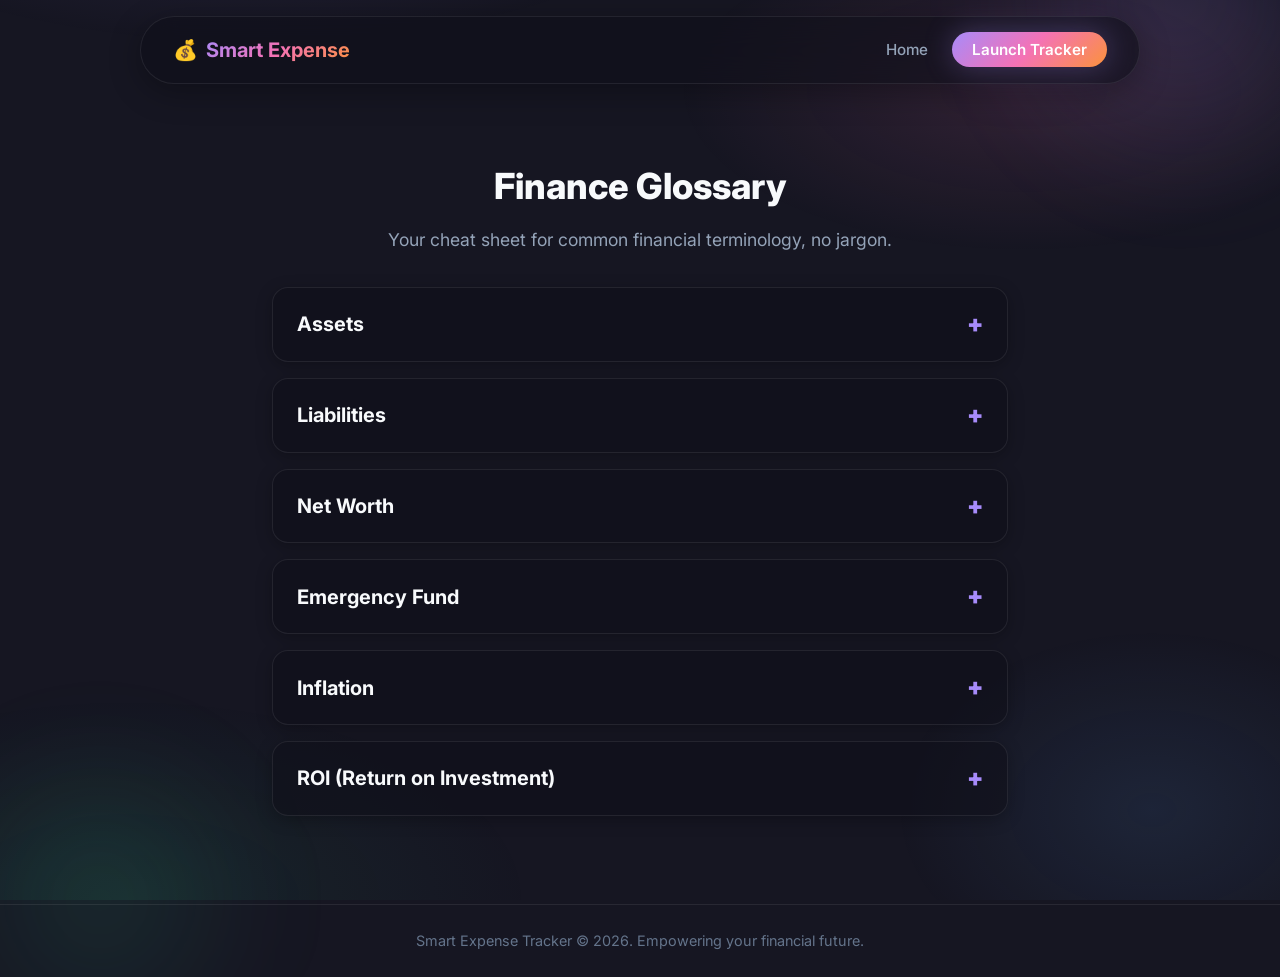
==== glossary.html @ 39c814d4 "feat: Introduce glossary, market dashboard, and expense tracker pages with global UI/UX enhancements" ====
<!DOCTYPE html>
<html lang="en">

<head>
    <meta charset="UTF-8">
    <meta name="viewport" content="width=device-width, initial-scale=1.0">
    <title>Financial Glossary - Smart Expense</title>
    <link rel="stylesheet" href="styles.css">
    <link rel="stylesheet" href="landing.css">
    <link rel="stylesheet" href="extensions.css">
    <style>
        .glossary-container {
            max-width: 800px;
            margin: var(--space-10) auto;
        }

        details {
            background: var(--bg-card);
            border: 1px solid var(--glass-border);
            border-radius: var(--radius-md);
            margin-bottom: var(--space-4);
            padding: var(--space-4) var(--space-6);
            box-shadow: var(--shadow-sm);
            transition: var(--transition-normal);
        }

        details:hover {
            border-color: rgba(255, 255, 255, 0.15);
            transform: translateX(5px);
        }

        summary {
            font-size: 1.25rem;
            font-weight: 700;
            cursor: pointer;
            color: var(--text-primary);
            list-style: none;
            /* Hide default arrow */
            display: flex;
            justify-content: space-between;
            align-items: center;
        }

        summary::-webkit-details-marker {
            display: none;
        }

        summary::after {
            content: '+';
            color: var(--accent-purple);
            font-weight: 900;
            font-size: 1.5rem;
            transition: var(--transition-fast);
        }

        details[open] summary::after {
            content: '-';
            color: var(--accent-pink);
        }

        .definition {
            font-size: 1rem;
            color: var(--text-secondary);
            margin-top: var(--space-4);
            line-height: 1.6;
            padding-top: var(--space-4);
            border-top: 1px solid var(--glass-border);
            animation: fadeIn 0.3s ease;
        }

        @keyframes fadeIn {
            from {
                opacity: 0;
                transform: translateY(-10px);
            }

            to {
                opacity: 1;
                transform: translateY(0);
            }
        }
    </style>
</head>

<body>
    <nav class="navbar glass-card">
        <div class="logo">
            <span class="logo-icon">💰</span>
            <span class="logo-text">Smart Expense</span>
        </div>
        <ul class="nav-links">
            <li><a href="index.html" class="nav-link">Home</a></li>
            <li><a href="tracker.html" class="nav-btn">Launch Tracker</a></li>
        </ul>
    </nav>

    <main class="container glossary-container">
        <div class="section-heading text-center" style="margin-bottom: var(--space-8);">
            <h2>Finance Glossary</h2>
            <p>Your cheat sheet for common financial terminology, no jargon.</p>
        </div>

        <details>
            <summary>Assets</summary>
            <div class="definition">
                Anything you own that has positive economic value and can be converted to cash.
                <strong>Examples:</strong> Cash, Stocks, Real Estate, Business Inventory.
            </div>
        </details>

        <details>
            <summary>Liabilities</summary>
            <div class="definition">
                Financial debts or obligations you owe to other parties. <strong>Examples:</strong> Credit Card Debt,
                Mortgages, Student Loans, Car Loans.
            </div>
        </details>

        <details>
            <summary>Net Worth</summary>
            <div class="definition">
                The ultimate measure of your financial health. Calculated simply as: <strong>Total Assets minus Total
                    Liabilities</strong>.
            </div>
        </details>

        <details>
            <summary>Emergency Fund</summary>
            <div class="definition">
                A cash reserve specifically set aside for unplanned expenses or financial emergencies (like medical
                bills or job loss). Aim for 3-6 months of living expenses.
            </div>
        </details>

        <details>
            <summary>Inflation</summary>
            <div class="definition">
                The general increase in prices over time, which decreases the purchasing power of your money. If
                inflation is 5%, your money is worth 5% less than it was last year.
            </div>
        </details>

        <details>
            <summary>ROI (Return on Investment)</summary>
            <div class="definition">
                A percentage measuring the profitability of an investment. <em>(Net Profit / Cost of Investment) x
                    100.</em> It helps you evaluate which investments are actually growing your wealth.
            </div>
        </details>
    </main>

    <footer class="glass-footer">
        <p>Smart Expense Tracker © 2026. Empowering your financial future.</p>
    </footer>
</body>

</html>
---- styles.css ----
/* ================================================================
   SMART EXPENSE TRACKER - "GLASS AURORA" ULTRA REFINED
   Version: 2.0
   ================================================================ */

/* Google Font */
@import url('https://fonts.googleapis.com/css2?family=Inter:wght@300;400;500;600;700;800;900&display=swap');

/* ================================================================
   ROOT VARIABLES
   ================================================================ */
:root {
    /* Background Colors */
    --bg-base: #161622;
    --bg-primary: #595983;
    --bg-secondary: #0f0f18;
    --bg-card: rgba(15, 15, 25, 0.6);
    --bg-card-solid: #12121d;
    --bg-elevated: rgba(20, 20, 35, 0.8);
    --bg-input: rgba(10, 10, 18, 0.8);
    
    /* Glass Effect */
    --glass-bg: rgba(255, 255, 255, 0.03);
    --glass-border: rgba(255, 255, 255, 0.08);
    --glass-shine: rgba(255, 255, 255, 0.05);
    
    /* Accent Colors - Softer Neons */
    --accent-purple: #a78bfa;
    --accent-pink: #f472b6;
    --accent-blue: #60a5fa;
    --accent-cyan: #22d3ee;
    --accent-green: #34d399;
    --accent-emerald: #6ee7b7;
    --accent-red: #fb7185;
    --accent-orange: #fb923c;
    --accent-yellow: #fbbf24;
    
    /* Gradients */
    --gradient-primary: linear-gradient(135deg, #a78bfa 0%, #f472b6 50%, #fb923c 100%);
    --gradient-secondary: linear-gradient(135deg, #60a5fa 0%, #a78bfa 100%);
    --gradient-income: linear-gradient(135deg, #34d399 0%, #22d3ee 100%);
    --gradient-expense: linear-gradient(135deg, #fb7185 0%, #f472b6 100%);
    --gradient-warning: linear-gradient(135deg, #fbbf24 0%, #fb923c 100%);
    --gradient-glass: linear-gradient(135deg, rgba(255,255,255,0.1) 0%, rgba(255,255,255,0.02) 100%);
    
    /* Text Colors */
    --text-primary: #f8fafc;
    --text-secondary: #94a3b8;
    --text-muted: #64748b;
    --text-dim: #475569;
    
    /* Glow Effects - Softer */
    --glow-purple: 0 0 30px rgba(167, 139, 250, 0.3);
    --glow-pink: 0 0 30px rgba(244, 114, 182, 0.3);
    --glow-green: 0 0 30px rgba(52, 211, 153, 0.3);
    --glow-red: 0 0 30px rgba(251, 113, 133, 0.3);
    --glow-blue: 0 0 30px rgba(96, 165, 250, 0.3);
    
    /* Shadows - Ultra Smooth */
    --shadow-xs: 0 2px 8px rgba(0, 0, 0, 0.2);
    --shadow-sm: 0 4px 16px rgba(0, 0, 0, 0.25);
    --shadow-md: 0 8px 32px rgba(0, 0, 0, 0.3);
    --shadow-lg: 0 16px 48px rgba(0, 0, 0, 0.35);
    --shadow-xl: 0 24px 64px rgba(0, 0, 0, 0.4);
    --shadow-inner: inset 0 2px 8px rgba(0, 0, 0, 0.3);
    
    /* Spacing - 8px Grid System */
    --space-1: 4px;
    --space-2: 8px;
    --space-3: 12px;
    --space-4: 16px;
    --space-5: 20px;
    --space-6: 24px;
    --space-8: 32px;
    --space-10: 40px;
    --space-12: 48px;
    --space-16: 64px;
    
    /* Border Radius - Smooth Curves */
    --radius-xs: 8px;
    --radius-sm: 12px;
    --radius-md: 16px;
    --radius-lg: 20px;
    --radius-xl: 28px;
    --radius-2xl: 36px;
    --radius-full: 9999px;
    
    /* Transitions - Buttery Smooth */
    --ease-smooth: cubic-bezier(0.4, 0, 0.2, 1);
    --ease-bounce: cubic-bezier(0.68, -0.55, 0.265, 1.55);
    --ease-elastic: cubic-bezier(0.68, -0.6, 0.32, 1.6);
    --transition-fast: 0.2s var(--ease-smooth);
    --transition-normal: 0.3s var(--ease-smooth);
    --transition-slow: 0.5s var(--ease-smooth);
    --transition-slower: 0.8s var(--ease-smooth);
    
    /* Blur */
    --blur-sm: 8px;
    --blur-md: 16px;
    --blur-lg: 24px;
}

/* ================================================================
   RESET & BASE
   ================================================================ */
*,
*::before,
*::after {
    margin: 0;
    padding: 0;
    box-sizing: border-box;
}

html {
    scroll-behavior: smooth;
    -webkit-font-smoothing: antialiased;
    -moz-osx-font-smoothing: grayscale;
}

body {
    font-family: 'Inter', -apple-system, BlinkMacSystemFont, sans-serif;
    font-size: 16px;
    font-weight: 400;
    line-height: 1.7;
    color: var(--text-primary);
    background: var(--bg-base);
    min-height: 100vh;
    overflow-x: hidden;
    position: relative;
}

/* ================================================================
   ANIMATED BACKGROUND
   ================================================================ */
body::before {
    content: '';
    position: fixed;
    inset: 0;
    background: 
        radial-gradient(ellipse 80% 50% at 20% -20%, rgba(167, 139, 250, 0.15) 0%, transparent 50%),
        radial-gradient(ellipse 60% 40% at 80% 10%, rgba(244, 114, 182, 0.12) 0%, transparent 45%),
        radial-gradient(ellipse 50% 50% at 90% 90%, rgba(96, 165, 250, 0.1) 0%, transparent 40%),
        radial-gradient(ellipse 70% 50% at 10% 100%, rgba(52, 211, 153, 0.08) 0%, transparent 45%);
    pointer-events: none;
    z-index: -2;
    animation: backgroundPulse 20s ease-in-out infinite;
}

@keyframes backgroundPulse {
    0%, 100% { opacity: 1; }
    50% { opacity: 0.8; }
}

/* Floating Orbs */
body::after {
    content: '';
    position: fixed;
    width: 500px;
    height: 500px;
    background: radial-gradient(circle, rgba(167, 139, 250, 0.15) 0%, transparent 60%);
    top: -250px;
    right: -150px;
    border-radius: 50%;
    filter: blur(40px);
    animation: floatingOrb 25s ease-in-out infinite;
    pointer-events: none;
    z-index: -1;
}

@keyframes floatingOrb {
    0%, 100% {
        transform: translate(0, 0) scale(1);
        opacity: 0.6;
    }
    33% {
        transform: translate(-80px, 120px) scale(1.1);
        opacity: 0.8;
    }
    66% {
        transform: translate(-40px, 60px) scale(0.95);
        opacity: 0.5;
    }
}

/* Second Orb */
.container::before {
    content: '';
    position: fixed;
    width: 400px;
    height: 400px;
    background: radial-gradient(circle, rgba(52, 211, 153, 0.12) 0%, transparent 60%);
    bottom: -200px;
    left: -100px;
    border-radius: 50%;
    filter: blur(50px);
    animation: floatingOrb2 30s ease-in-out infinite;
    pointer-events: none;
    z-index: -1;
}

@keyframes floatingOrb2 {
    0%, 100% {
        transform: translate(0, 0) scale(1);
    }
    50% {
        transform: translate(60px, -80px) scale(1.15);
    }
}

/* ================================================================
   CONTAINER
   ================================================================ */
.container {
    width: 100%;
    max-width: 880px;
    margin: 0 auto;
    padding: var(--space-6);
    position: relative;
}

/* ================================================================
   GLASS CARD MIXIN STYLE
   ================================================================ */
.glass-card {
    background: var(--bg-card);
    backdrop-filter: blur(var(--blur-md));
    -webkit-backdrop-filter: blur(var(--blur-md));
    border: 1px solid var(--glass-border);
    box-shadow: var(--shadow-md);
}

/* ================================================================
   HEADER
   ================================================================ */
.header {
    text-align: center;
    padding: var(--space-12) var(--space-8);
    background: var(--bg-card);
    backdrop-filter: blur(var(--blur-lg));
    -webkit-backdrop-filter: blur(var(--blur-lg));
    border-radius: var(--radius-2xl);
    margin-bottom: var(--space-6);
    border: 1px solid var(--glass-border);
    box-shadow: var(--shadow-lg);
    position: relative;
    overflow: hidden;
    animation: headerEntry 0.8s var(--ease-smooth) both;
}

@keyframes headerEntry {
    from {
        opacity: 0;
        transform: translateY(-40px) scale(0.95);
    }
    to {
        opacity: 1;
        transform: translateY(0) scale(1);
    }
}

/* Animated Gradient Border */
.header::before {
    content: '';
    position: absolute;
    inset: -2px;
    background: var(--gradient-primary);
    border-radius: var(--radius-2xl);
    z-index: -1;
    opacity: 0.5;
    filter: blur(15px);
    animation: borderBreath 4s ease-in-out infinite;
}

@keyframes borderBreath {
    0%, 100% {
        opacity: 0.3;
        filter: blur(15px);
        transform: scale(1);
    }
    50% {
        opacity: 0.6;
        filter: blur(20px);
        transform: scale(1.02);
    }
}

/* Shine sweep effect */
.header::after {
    content: '';
    position: absolute;
    top: 0;
    left: -100%;
    width: 60%;
    height: 100%;
    background: linear-gradient(
        90deg,
        transparent,
        rgba(255, 255, 255, 0.05),
        transparent
    );
    transform: skewX(-20deg);
    animation: headerShine 6s ease-in-out infinite;
}

@keyframes headerShine {
    0%, 100% { left: -100%; }
    50%, 60% { left: 150%; }
}

.header h1 {
    font-size: 2.5rem;
    font-weight: 800;
    letter-spacing: -0.02em;
    background: var(--gradient-primary);
    -webkit-background-clip: text;
    background-clip: text;
    -webkit-text-fill-color: transparent;
    margin-bottom: var(--space-2);
    position: relative;
    display: inline-block;
}

.header p {
    color: var(--text-secondary);
    font-size: 1rem;
    font-weight: 400;
    letter-spacing: 0.02em;
}

/* ================================================================
   BALANCE SECTION
   ================================================================ */
.balance-section {
    background: var(--bg-card);
    backdrop-filter: blur(var(--blur-md));
    -webkit-backdrop-filter: blur(var(--blur-md));
    border-radius: var(--radius-xl);
    padding: var(--space-8);
    margin-bottom: var(--space-5);
    border: 1px solid var(--glass-border);
    box-shadow: var(--shadow-md);
    text-align: center;
    position: relative;
    overflow: hidden;
    animation: cardEntry 0.6s var(--ease-smooth) 0.1s both;
}

@keyframes cardEntry {
    from {
        opacity: 0;
        transform: translateY(30px);
    }
    to {
        opacity: 1;
        transform: translateY(0);
    }
}

/* Inner glow */
.balance-section::before {
    content: '';
    position: absolute;
    top: 50%;
    left: 50%;
    width: 300px;
    height: 300px;
    background: radial-gradient(circle, rgba(167, 139, 250, 0.08) 0%, transparent 70%);
    transform: translate(-50%, -50%);
    pointer-events: none;
}

.balance-section h2 {
    font-size: 0.7rem;
    font-weight: 600;
    color: var(--text-muted);
    text-transform: uppercase;
    letter-spacing: 3px;
    margin-bottom: var(--space-3);
}

.balance-amount {
    font-size: 3.25rem;
    font-weight: 800;
    letter-spacing: -0.03em;
    color: var(--text-primary);
    transition: var(--transition-normal);
    position: relative;
}

.balance-amount.positive {
    color: var(--accent-green);
    text-shadow: var(--glow-green);
}

.balance-amount.negative {
    color: var(--accent-red);
    text-shadow: var(--glow-red);
}

/* ================================================================
   SUMMARY SECTION
   ================================================================ */
.summary-section {
    display: grid;
    grid-template-columns: repeat(2, 1fr);
    gap: var(--space-4);
    margin-bottom: var(--space-5);
}

.summary-card {
    background: var(--bg-card);
    backdrop-filter: blur(var(--blur-md));
    -webkit-backdrop-filter: blur(var(--blur-md));
    border-radius: var(--radius-xl);
    padding: var(--space-6);
    text-align: center;
    border: 1px solid var(--glass-border);
    box-shadow: var(--shadow-sm);
    position: relative;
    overflow: hidden;
    transition: var(--transition-normal);
    cursor: default;
}

/* Top accent line */
.summary-card::before {
    content: '';
    position: absolute;
    top: 0;
    left: var(--space-6);
    right: var(--space-6);
    height: 3px;
    border-radius: 0 0 var(--radius-full) var(--radius-full);
    transition: var(--transition-normal);
}

/* Inner glow on hover */
.summary-card::after {
    content: '';
    position: absolute;
    inset: 0;
    opacity: 0;
    transition: var(--transition-normal);
    pointer-events: none;
}

.summary-card:hover {
    transform: translateY(-6px);
    border-color: rgba(255, 255, 255, 0.12);
}

.summary-card:hover::before {
    left: var(--space-4);
    right: var(--space-4);
}

.summary-card:hover::after {
    opacity: 1;
}

/* Income Card */
.income-card {
    animation: cardEntry 0.6s var(--ease-smooth) 0.15s both;
}

.income-card::before {
    background: var(--gradient-income);
    box-shadow: 0 0 20px rgba(52, 211, 153, 0.4);
}

.income-card::after {
    background: radial-gradient(ellipse at top, rgba(52, 211, 153, 0.08) 0%, transparent 70%);
}

.income-card:hover {
    box-shadow: var(--shadow-md), 0 8px 32px rgba(52, 211, 153, 0.15);
}

/* Expense Card */
.expense-card {
    animation: cardEntry 0.6s var(--ease-smooth) 0.2s both;
}

.expense-card::before {
    background: var(--gradient-expense);
    box-shadow: 0 0 20px rgba(251, 113, 133, 0.4);
}

.expense-card::after {
    background: radial-gradient(ellipse at top, rgba(251, 113, 133, 0.08) 0%, transparent 70%);
}

.expense-card:hover {
    box-shadow: var(--shadow-md), 0 8px 32px rgba(251, 113, 133, 0.15);
}

.summary-card h3 {
    font-size: 0.65rem;
    font-weight: 600;
    color: var(--text-muted);
    text-transform: uppercase;
    letter-spacing: 2px;
    margin-bottom: var(--space-2);
}

.summary-card .amount {
    font-size: 1.75rem;
    font-weight: 700;
    letter-spacing: -0.02em;
}

.amount.income {
    color: var(--accent-green);
}

.amount.expense {
    color: var(--accent-red);
}

/* ================================================================
   BUDGET SECTION
   ================================================================ */
.budget-section {
    background: var(--bg-card);
    backdrop-filter: blur(var(--blur-md));
    -webkit-backdrop-filter: blur(var(--blur-md));
    border-radius: var(--radius-xl);
    padding: var(--space-6);
    margin-bottom: var(--space-5);
    border: 1px solid var(--glass-border);
    box-shadow: var(--shadow-md);
    animation: cardEntry 0.6s var(--ease-smooth) 0.25s both;
}

.budget-header {
    display: flex;
    justify-content: space-between;
    align-items: center;
    margin-bottom: var(--space-5);
    flex-wrap: wrap;
    gap: var(--space-4);
}

.budget-header h3 {
    font-size: 1rem;
    font-weight: 600;
    color: var(--text-primary);
    display: flex;
    align-items: center;
    gap: var(--space-2);
}

.budget-input-group {
    display: flex;
    gap: var(--space-2);
}

.budget-input-group input {
    width: 130px;
    padding: var(--space-3) var(--space-4);
    background: var(--bg-input);
    border: 1px solid var(--glass-border);
    border-radius: var(--radius-md);
    color: var(--text-primary);
    font-family: inherit;
    font-size: 0.9rem;
    font-weight: 500;
    transition: var(--transition-fast);
}

.budget-input-group input:hover {
    border-color: rgba(255, 255, 255, 0.15);
}

.budget-input-group input:focus {
    outline: none;
    border-color: var(--accent-purple);
    box-shadow: 0 0 0 4px rgba(167, 139, 250, 0.15);
    background: var(--bg-secondary);
}

.budget-input-group input::placeholder {
    color: var(--text-dim);
    font-weight: 400;
}

.budget-info {
    display: flex;
    justify-content: space-between;
    margin-bottom: var(--space-3);
    font-size: 0.8rem;
    font-weight: 500;
    color: var(--text-secondary);
}

/* Progress Bar - Ultra Smooth */
.progress-bar {
    height: 16px;
    background: var(--bg-secondary);
    border-radius: var(--radius-full);
    overflow: hidden;
    margin-bottom: var(--space-4);
    box-shadow: var(--shadow-inner);
    position: relative;
}

/* Subtle track lines */
.progress-bar::before {
    content: '';
    position: absolute;
    inset: 0;
    background: repeating-linear-gradient(
        90deg,
        transparent,
        transparent 10%,
        rgba(255, 255, 255, 0.02) 10%,
        rgba(255, 255, 255, 0.02) 10.5%
    );
    pointer-events: none;
}

.progress-fill {
    height: 100%;
    width: 0%;
    border-radius: var(--radius-full);
    position: relative;
    overflow: hidden;
    transition: 
        width 1s cubic-bezier(0.34, 1.56, 0.64, 1),
        background 0.5s var(--ease-smooth);
}

/* Shimmer animation */
.progress-fill::before {
    content: '';
    position: absolute;
    top: 0;
    left: -150%;
    width: 100%;
    height: 100%;
    background: linear-gradient(
        90deg,
        transparent 0%,
        rgba(255, 255, 255, 0.4) 50%,
        transparent 100%
    );
    animation: shimmer 2.5s ease-in-out infinite;
}

@keyframes shimmer {
    0% { left: -150%; }
    100% { left: 150%; }
}

/* Glow effect */
.progress-fill::after {
    content: '';
    position: absolute;
    top: 0;
    right: 0;
    width: 30px;
    height: 100%;
    background: linear-gradient(90deg, transparent, rgba(255, 255, 255, 0.3));
    border-radius: var(--radius-full);
}

.progress-fill.safe {
    background: var(--gradient-income);
    box-shadow: 0 0 20px rgba(52, 211, 153, 0.4);
}

.progress-fill.caution {
    background: var(--gradient-warning);
    box-shadow: 0 0 20px rgba(251, 191, 36, 0.4);
}

.progress-fill.warning {
    background: linear-gradient(135deg, var(--accent-orange) 0%, var(--accent-red) 100%);
    box-shadow: 0 0 20px rgba(251, 146, 60, 0.4);
}

.progress-fill.danger {
    background: var(--gradient-expense);
    box-shadow: 0 0 25px rgba(251, 113, 133, 0.5);
    animation: dangerPulse 1.5s ease-in-out infinite;
}

@keyframes dangerPulse {
    0%, 100% {
        box-shadow: 0 0 20px rgba(251, 113, 133, 0.4);
    }
    50% {
        box-shadow: 0 0 35px rgba(251, 113, 133, 0.6);
    }
}

/* Budget Status */
.budget-status {
    text-align: center;
    padding: var(--space-3) var(--space-4);
    border-radius: var(--radius-md);
    font-size: 0.85rem;
    font-weight: 500;
    background: var(--bg-secondary);
    color: var(--text-secondary);
    border: 1px solid var(--glass-border);
    transition: var(--transition-normal);
}

.budget-status.safe {
    background: rgba(52, 211, 153, 0.1);
    border-color: rgba(52, 211, 153, 0.25);
    color: var(--accent-emerald);
}

.budget-status.caution {
    background: rgba(251, 191, 36, 0.1);
    border-color: rgba(251, 191, 36, 0.25);
    color: var(--accent-yellow);
}

.budget-status.warning {
    background: rgba(251, 146, 60, 0.1);
    border-color: rgba(251, 146, 60, 0.25);
    color: var(--accent-orange);
}

.budget-status.danger {
    background: rgba(251, 113, 133, 0.1);
    border-color: rgba(251, 113, 133, 0.25);
    color: var(--accent-red);
    animation: statusPulse 2s ease-in-out infinite;
}

@keyframes statusPulse {
    0%, 100% { opacity: 1; }
    50% { opacity: 0.75; }
}

/* ================================================================
   FORM SECTION
   ================================================================ */
.form-section {
    background: var(--bg-card);
    backdrop-filter: blur(var(--blur-md));
    -webkit-backdrop-filter: blur(var(--blur-md));
    border-radius: var(--radius-xl);
    padding: var(--space-6);
    margin-bottom: var(--space-5);
    border: 1px solid var(--glass-border);
    box-shadow: var(--shadow-md);
    animation: cardEntry 0.6s var(--ease-smooth) 0.3s both;
}

.form-section h3 {
    font-size: 1rem;
    font-weight: 600;
    color: var(--text-primary);
    margin-bottom: var(--space-5);
    display: flex;
    align-items: center;
    gap: var(--space-3);
}

.form-section h3::after {
    content: '';
    flex: 1;
    height: 1px;
    background: linear-gradient(90deg, var(--glass-border), transparent);
}

.form-group {
    margin-bottom: var(--space-4);
}

.form-group label {
    display: block;
    margin-bottom: var(--space-2);
    font-size: 0.8rem;
    font-weight: 500;
    color: var(--text-secondary);
    letter-spacing: 0.02em;
}

.form-group input,
.form-group select {
    width: 100%;
    padding: var(--space-4);
    background: var(--bg-input);
    border: 1px solid var(--glass-border);
    border-radius: var(--radius-md);
    color: var(--text-primary);
    font-family: inherit;
    font-size: 0.95rem;
    font-weight: 500;
    transition: var(--transition-fast);
}

.form-group input:hover,
.form-group select:hover {
    border-color: rgba(255, 255, 255, 0.15);
    background: var(--bg-secondary);
}

.form-group input:focus,
.form-group select:focus {
    outline: none;
    border-color: var(--accent-purple);
    box-shadow: 
        0 0 0 4px rgba(167, 139, 250, 0.12),
        0 0 20px rgba(167, 139, 250, 0.1);
    background: var(--bg-secondary);
}

.form-group input::placeholder {
    color: var(--text-dim);
    font-weight: 400;
}

.form-group select {
    cursor: pointer;
    appearance: none;
    background-image: url("data:image/svg+xml,%3Csvg xmlns='http://www.w3.org/2000/svg' width='16' height='16' viewBox='0 0 24 24' fill='none' stroke='%2394a3b8' stroke-width='2' stroke-linecap='round' stroke-linejoin='round'%3E%3Cpolyline points='6 9 12 15 18 9'%3E%3C/polyline%3E%3C/svg%3E");
    background-repeat: no-repeat;
    background-position: right var(--space-4) center;
    padding-right: var(--space-10);
}

.form-group select option {
    background: var(--bg-card-solid);
    color: var(--text-primary);
    padding: var(--space-3);
}

.form-group select optgroup {
    color: var(--text-muted);
    font-weight: 600;
}

/* Error State */
.form-group input.error,
.form-group select.error {
    border-color: var(--accent-red);
    box-shadow: 0 0 0 4px rgba(251, 113, 133, 0.12);
    animation: shake 0.4s var(--ease-smooth);
}

@keyframes shake {
    0%, 100% { transform: translateX(0); }
    25% { transform: translateX(-6px); }
    50% { transform: translateX(6px); }
    75% { transform: translateX(-6px); }
}

/* ================================================================
   FILTER SECTION
   ================================================================ */
.filter-section {
    background: var(--bg-card);
    backdrop-filter: blur(var(--blur-md));
    -webkit-backdrop-filter: blur(var(--blur-md));
    border-radius: var(--radius-xl);
    padding: var(--space-5);
    margin-bottom: var(--space-5);
    border: 1px solid var(--glass-border);
    box-shadow: var(--shadow-sm);
    animation: cardEntry 0.6s var(--ease-smooth) 0.35s both;
}

.filter-section h3 {
    font-size: 1rem;
    font-weight: 600;
    color: var(--text-primary);
    margin-bottom: var(--space-4);
}

.filter-controls {
    display: grid;
    grid-template-columns: repeat(auto-fit, minmax(160px, 1fr));
    gap: var(--space-3);
}

.filter-group {
    display: flex;
    flex-direction: column;
    gap: var(--space-1);
}

.filter-group label {
    font-size: 0.7rem;
    font-weight: 500;
    color: var(--text-muted);
    text-transform: uppercase;
    letter-spacing: 1px;
}

.filter-controls select {
    padding: var(--space-3) var(--space-4);
    background: var(--bg-input);
    border: 1px solid var(--glass-border);
    border-radius: var(--radius-md);
    color: var(--text-primary);
    font-family: inherit;
    font-size: 0.85rem;
    font-weight: 500;
    cursor: pointer;
    appearance: none;
    background-image: url("data:image/svg+xml,%3Csvg xmlns='http://www.w3.org/2000/svg' width='14' height='14' viewBox='0 0 24 24' fill='none' stroke='%2394a3b8' stroke-width='2' stroke-linecap='round' stroke-linejoin='round'%3E%3Cpolyline points='6 9 12 15 18 9'%3E%3C/polyline%3E%3C/svg%3E");
    background-repeat: no-repeat;
    background-position: right var(--space-3) center;
    padding-right: var(--space-8);
    transition: var(--transition-fast);
}

.filter-controls select:hover {
    border-color: var(--accent-purple);
    background-color: var(--bg-secondary);
}

.filter-controls select:focus {
    outline: none;
    border-color: var(--accent-purple);
    box-shadow: var(--glow-purple);
}

/* ================================================================
   TRANSACTIONS SECTION
   ================================================================ */
.transactions-section {
    background: var(--bg-card);
    backdrop-filter: blur(var(--blur-md));
    -webkit-backdrop-filter: blur(var(--blur-md));
    border-radius: var(--radius-xl);
    padding: var(--space-6);
    margin-bottom: var(--space-5);
    border: 1px solid var(--glass-border);
    box-shadow: var(--shadow-md);
    animation: cardEntry 0.6s var(--ease-smooth) 0.4s both;
}

.transactions-header {
    display: flex;
    justify-content: space-between;
    align-items: center;
    margin-bottom: var(--space-4);
    padding-bottom: var(--space-4);
    border-bottom: 1px solid var(--glass-border);
}

.transactions-header h3 {
    font-size: 1rem;
    font-weight: 600;
    color: var(--text-primary);
}

.transaction-count {
    font-size: 0.75rem;
    font-weight: 500;
    color: var(--text-muted);
    background: var(--bg-secondary);
    padding: var(--space-1) var(--space-3);
    border-radius: var(--radius-full);
    border: 1px solid var(--glass-border);
}

/* Transaction List */
.transaction-list {
    max-height: 420px;
    overflow-y: auto;
    padding-right: var(--space-2);
    scroll-behavior: smooth;
}

/* Smooth Scrollbar */
.transaction-list::-webkit-scrollbar {
    width: 5px;
}

.transaction-list::-webkit-scrollbar-track {
    background: transparent;
}

.transaction-list::-webkit-scrollbar-thumb {
    background: linear-gradient(180deg, var(--accent-purple), var(--accent-pink));
    border-radius: var(--radius-full);
}

.transaction-list::-webkit-scrollbar-thumb:hover {
    background: linear-gradient(180deg, var(--accent-pink), var(--accent-purple));
}

/* Empty State */
.empty-message {
    text-align: center;
    padding: var(--space-12);
    color: var(--text-dim);
    font-style: italic;
}

/* Transaction Item */
.transaction-item {
    display: flex;
    align-items: center;
    justify-content: space-between;
    padding: var(--space-4);
    margin-bottom: var(--space-2);
    background: var(--bg-secondary);
    border-radius: var(--radius-md);
    border: 1px solid transparent;
    border-left: 3px solid transparent;
    position: relative;
    overflow: hidden;
    transition: var(--transition-fast);
}

/* Hover glow */
.transaction-item::before {
    content: '';
    position: absolute;
    inset: 0;
    opacity: 0;
    transition: var(--transition-fast);
    pointer-events: none;
}

.transaction-item:hover {
    transform: translateX(6px);
    border-color: var(--glass-border);
    background: var(--bg-elevated);
}

.transaction-item:hover::before {
    opacity: 1;
}

/* Income Transaction */
.transaction-item.income {
    border-left-color: var(--accent-green);
}

.transaction-item.income::before {
    background: linear-gradient(90deg, rgba(52, 211, 153, 0.06) 0%, transparent 40%);
}

.transaction-item.income:hover {
    box-shadow: -4px 0 20px rgba(52, 211, 153, 0.15);
}

/* Expense Transaction */
.transaction-item.expense {
    border-left-color: var(--accent-red);
}

.transaction-item.expense::before {
    background: linear-gradient(90deg, rgba(251, 113, 133, 0.06) 0%, transparent 40%);
}

.transaction-item.expense:hover {
    box-shadow: -4px 0 20px rgba(251, 113, 133, 0.15);
}

/* Transaction Info */
.transaction-info {
    flex: 1;
    min-width: 0;
}

.transaction-description {
    font-weight: 600;
    font-size: 0.95rem;
    color: var(--text-primary);
    margin-bottom: 3px;
    white-space: nowrap;
    overflow: hidden;
    text-overflow: ellipsis;
}

.transaction-meta {
    display: flex;
    flex-wrap: wrap;
    gap: var(--space-3);
    font-size: 0.7rem;
    color: var(--text-muted);
}

.transaction-category {
    background: var(--bg-card);
    padding: 2px var(--space-2);
    border-radius: var(--radius-xs);
    font-weight: 500;
    border: 1px solid var(--glass-border);
}

/* Transaction Amount */
.transaction-amount {
    font-size: 1.05rem;
    font-weight: 700;
    margin: 0 var(--space-4);
    flex-shrink: 0;
    letter-spacing: -0.02em;
}

.transaction-amount.income {
    color: var(--accent-green);
}

.transaction-amount.expense {
    color: var(--accent-red);
}

/* ================================================================
   STATISTICS SECTION
   ================================================================ */
.stats-section {
    background: var(--bg-card);
    backdrop-filter: blur(var(--blur-md));
    -webkit-backdrop-filter: blur(var(--blur-md));
    border-radius: var(--radius-xl);
    padding: var(--space-6);
    margin-bottom: var(--space-5);
    border: 1px solid var(--glass-border);
    box-shadow: var(--shadow-md);
    animation: cardEntry 0.6s var(--ease-smooth) 0.45s both;
}

.stats-section h3 {
    font-size: 1rem;
    font-weight: 600;
    color: var(--text-primary);
    margin-bottom: var(--space-5);
    display: flex;
    align-items: center;
    gap: var(--space-3);
}

.stats-section h3::after {
    content: '';
    flex: 1;
    height: 1px;
    background: linear-gradient(90deg, var(--glass-border), transparent);
}

/* Stats Grid */
.stats-grid {
    display: grid;
    grid-template-columns: repeat(auto-fit, minmax(130px, 1fr));
    gap: var(--space-3);
    margin-bottom: var(--space-6);
}

.stat-card {
    background: var(--bg-secondary);
    padding: var(--space-4);
    border-radius: var(--radius-md);
    text-align: center;
    border: 1px solid var(--glass-border);
    position: relative;
    overflow: hidden;
    transition: var(--transition-fast);
}

/* Top accent line */
.stat-card::before {
    content: '';
    position: absolute;
    top: 0;
    left: 50%;
    transform: translateX(-50%);
    width: 40px;
    height: 2px;
    background: var(--gradient-primary);
    border-radius: var(--radius-full);
    opacity: 0;
    transition: var(--transition-fast);
}

.stat-card:hover {
    transform: translateY(-4px);
    border-color: rgba(255, 255, 255, 0.12);
    box-shadow: var(--shadow-sm);
}

.stat-card:hover::before {
    opacity: 1;
    width: 60%;
}

.stat-label {
    display: block;
    font-size: 0.65rem;
    font-weight: 500;
    color: var(--text-muted);
    text-transform: uppercase;
    letter-spacing: 0.5px;
    margin-bottom: var(--space-2);
}

.stat-value {
    font-size: 1.15rem;
    font-weight: 700;
    color: var(--text-primary);
    letter-spacing: -0.02em;
}

.stat-value.income {
    color: var(--accent-green);
}

.stat-value.expense {
    color: var(--accent-red);
}

/* Category Breakdown */
.category-breakdown {
    padding-top: var(--space-5);
    border-top: 1px solid var(--glass-border);
}

.category-breakdown h4 {
    font-size: 0.85rem;
    font-weight: 600;
    color: var(--text-secondary);
    margin-bottom: var(--space-4);
}

.category-stats {
    display: flex;
    flex-direction: column;
    gap: var(--space-2);
}

.category-item {
    display: flex;
    align-items: center;
    padding: var(--space-3) var(--space-4);
    background: var(--bg-secondary);
    border-radius: var(--radius-sm);
    border: 1px solid transparent;
    transition: var(--transition-fast);
}

.category-item:hover {
    background: var(--bg-elevated);
    border-color: var(--glass-border);
    transform: translateX(4px);
}

.category-name {
    width: 100px;
    font-weight: 500;
    font-size: 0.8rem;
    color: var(--text-primary);
}

.category-bar {
    flex: 1;
    height: 6px;
    background: var(--bg-primary);
    border-radius: var(--radius-full);
    margin: 0 var(--space-4);
    overflow: hidden;
}

.category-bar-fill {
    height: 100%;
    background: var(--gradient-expense);
    border-radius: var(--radius-full);
    transition: width 0.8s var(--ease-smooth);
    box-shadow: 0 0 10px rgba(251, 113, 133, 0.3);
}

.category-amount {
    width: 75px;
    text-align: right;
    font-weight: 600;
    font-size: 0.8rem;
    color: var(--accent-red);
}

/* ================================================================
   BUTTONS
   ================================================================ */
.btn {
    display: inline-flex;
    align-items: center;
    justify-content: center;
    gap: var(--space-2);
    padding: var(--space-4) var(--space-6);
    border: none;
    border-radius: var(--radius-md);
    font-family: inherit;
    font-size: 0.95rem;
    font-weight: 600;
    letter-spacing: 0.02em;
    cursor: pointer;
    position: relative;
    overflow: hidden;
    transition: var(--transition-fast);
}

.btn:disabled {
    opacity: 0.5;
    cursor: not-allowed;
    transform: none !important;
}

/* Primary Button */
.btn-add {
    width: 100%;
    background: var(--gradient-primary);
    color: white;
    box-shadow: 0 4px 20px rgba(167, 139, 250, 0.25);
}

/* Shine sweep */
.btn-add::before {
    content: '';
    position: absolute;
    top: 0;
    left: -100%;
    width: 60%;
    height: 100%;
    background: linear-gradient(
        90deg,
        transparent,
        rgba(255, 255, 255, 0.25),
        transparent
    );
    transform: skewX(-20deg);
    transition: 0.6s;
}

.btn-add:hover {
    transform: translateY(-3px);
    box-shadow: 
        0 8px 30px rgba(167, 139, 250, 0.35),
        var(--glow-purple);
}

.btn-add:hover::before {
    left: 150%;
}

.btn-add:active {
    transform: translateY(-1px);
}

/* Budget Button */
.btn-budget {
    background: var(--accent-purple);
    color: white;
    padding: var(--space-3) var(--space-5);
    font-size: 0.85rem;
    box-shadow: 0 2px 10px rgba(167, 139, 250, 0.2);
}

.btn-budget:hover {
    background: var(--accent-pink);
    transform: translateY(-2px);
    box-shadow: 0 4px 15px rgba(244, 114, 182, 0.3);
}

/* Delete Button */
.btn-delete {
    background: transparent;
    color: var(--accent-red);
    border: 1px solid rgba(251, 113, 133, 0.4);
    padding: var(--space-1) var(--space-3);
    font-size: 0.75rem;
    font-weight: 500;
    border-radius: var(--radius-sm);
}

.btn-delete:hover {
    background: var(--accent-red);
    color: white;
    border-color: var(--accent-red);
    box-shadow: var(--glow-red);
}

/* Clear All Button */
.btn-clear {
    width: 100%;
    margin-top: var(--space-4);
    background: transparent;
    color: var(--accent-red);
    border: 1px solid rgba(251, 113, 133, 0.3);
    padding: var(--space-3);
}

.btn-clear:hover {
    background: rgba(251, 113, 133, 0.1);
    border-color: var(--accent-red);
}

/* ================================================================
   FOOTER
   ================================================================ */
.footer {
    text-align: center;
    padding: var(--space-8);
    color: var(--text-dim);
    font-size: 0.8rem;
    animation: cardEntry 0.6s var(--ease-smooth) 0.5s both;
}

.footer p {
    margin-bottom: var(--space-1);
}

.footer p:last-child {
    margin-bottom: 0;
}

/* ================================================================
   UTILITY CLASSES
   ================================================================ */
.hidden {
    display: none !important;
}

.sr-only {
    position: absolute;
    width: 1px;
    height: 1px;
    padding: 0;
    margin: -1px;
    overflow: hidden;
    clip: rect(0, 0, 0, 0);
    white-space: nowrap;
    border: 0;
}

/* ================================================================
   RESPONSIVE DESIGN
   ================================================================ */
@media (max-width: 768px) {
    :root {
        --space-6: 20px;
        --space-8: 28px;
        --space-12: 40px;
    }
    
    .container {
        padding: var(--space-4);
    }
    
    .header {
        padding: var(--space-8) var(--space-5);
        border-radius: var(--radius-xl);
    }
    
    .header h1 {
        font-size: 1.85rem;
    }
    
    .balance-amount {
        font-size: 2.5rem;
    }
    
    .summary-section {
        grid-template-columns: 1fr;
        gap: var(--space-3);
    }
    
    .budget-header {
        flex-direction: column;
        align-items: stretch;
    }
    
    .budget-input-group {
        width: 100%;
    }
    
    .budget-input-group input {
        flex: 1;
    }
    
    .filter-controls {
        grid-template-columns: 1fr;
    }
    
    .transaction-item {
        flex-wrap: wrap;
        gap: var(--space-3);
        padding: var(--space-3);
    }
    
    .transaction-info {
        width: 100%;
    }
    
    .transaction-amount {
        margin: 0;
        margin-right: auto;
    }
    
    .btn-delete {
        padding: var(--space-2) var(--space-4);
    }
    
    .stats-grid {
        grid-template-columns: repeat(2, 1fr);
    }
    
    .category-item {
        flex-wrap: wrap;
        gap: var(--space-2);
    }
    
    .category-name {
        width: 100%;
    }
    
    .category-bar {
        flex: 1;
        margin: 0;
        margin-right: var(--space-3);
    }
}

@media (max-width: 480px) {
    .header h1 {
        font-size: 1.5rem;
    }
    
    .header p {
        font-size: 0.85rem;
    }
    
    .balance-amount {
        font-size: 2rem;
    }
    
    .summary-card .amount {
        font-size: 1.5rem;
    }
    
    .stats-grid {
        grid-template-columns: 1fr;
    }
    
    .transaction-meta {
        flex-direction: column;
        gap: var(--space-1);
    }
    
    .stat-card {
        padding: var(--space-3);
    }
}

/* Large Screens */
@media (min-width: 1024px) {
    .container {
        padding: var(--space-8);
    }
    
    /* Subtle hover effects */
    .transaction-item .btn-delete {
        opacity: 0.4;
    }
    
    .transaction-item:hover .btn-delete {
        opacity: 1;
    }
}

/* ================================================================
   REDUCED MOTION
   ================================================================ */
@media (prefers-reduced-motion: reduce) {
    *,
    *::before,
    *::after {
        animation-duration: 0.01ms !important;
        animation-iteration-count: 1 !important;
        transition-duration: 0.01ms !important;
    }
    
    html {
        scroll-behavior: auto;
    }
}

/* ================================================================
   PRINT STYLES
   ================================================================ */
@media print {
    body {
        background: white;
        color: black;
    }
    
    body::before,
    body::after,
    .container::before {
        display: none;
    }
    
    .form-section,
    .filter-section,
    .btn,
    .budget-input-group {
        display: none !important;
    }
    
    .header,
    .balance-section,
    .summary-card,
    .budget-section,
    .transactions-section,
    .stats-section {
        background: white;
        box-shadow: none;
        border: 1px solid #ddd;
        backdrop-filter: none;
    }
    
    .header::before,
    .header::after {
        display: none;
    }
    
    .header h1 {
        -webkit-text-fill-color: #333;
        background: none;
        color: #333;
    }
    
    .transaction-item {
        background: #f5f5f5;
        border-left-width: 3px;
    }
}
---- landing.css ----
/* ================================================================
   LANDING PAGE SPECIFIC CSS
   (Works in conjunction with styles.css custom variables)
   ================================================================ */

/* NAVBAR */
.navbar {
    display: flex;
    justify-content: space-between;
    align-items: center;
    padding: var(--space-4) var(--space-8);
    margin: var(--space-4) auto var(--space-8);
    max-width: 1000px;
    border-radius: var(--radius-full);
    position: sticky;
    top: var(--space-4);
    z-index: 100;
}

.logo {
    display: flex;
    align-items: center;
    gap: var(--space-2);
    font-size: 1.25rem;
    font-weight: 700;
}

.logo-text {
    background: var(--gradient-primary);
    -webkit-background-clip: text;
    background-clip: text;
    -webkit-text-fill-color: transparent;
}

.nav-links {
    display: flex;
    list-style: none;
    align-items: center;
    gap: var(--space-6);
}

.nav-link {
    color: var(--text-secondary);
    text-decoration: none;
    font-weight: 500;
    font-size: 0.95rem;
    transition: var(--transition-fast);
}

.nav-link:hover {
    color: var(--text-primary);
    text-shadow: var(--glow-blue);
}

.nav-btn {
    background: var(--gradient-primary);
    color: #fff;
    padding: var(--space-2) var(--space-5);
    border-radius: var(--radius-full);
    text-decoration: none;
    font-weight: 600;
    font-size: 0.95rem;
    white-space: nowrap;
    transition: var(--transition-normal);
    box-shadow: var(--glow-purple);
}

.nav-btn:hover {
    transform: translateY(-2px);
    box-shadow: 0 4px 20px rgba(167, 139, 250, 0.5);
}

/* LANDING CONTAINER overrides */
.landing-container {
    max-width: 1000px;
    padding: 0 var(--space-6);
}

/* HERO SECTION */
.hero-section {
    display: grid;
    grid-template-columns: 1fr 1fr;
    gap: var(--space-8);
    padding: var(--space-12) var(--space-8);
    border-radius: var(--radius-2xl);
    align-items: center;
    margin-bottom: var(--space-16);
    position: relative;
    overflow: hidden;
    animation: headerEntry 1s var(--ease-smooth) both;
}

.hero-content {
    z-index: 2;
}

.hero-title {
    font-size: 3.5rem;
    line-height: 1.1;
    font-weight: 900;
    margin-bottom: var(--space-4);
    background: var(--gradient-primary);
    -webkit-background-clip: text;
    background-clip: text;
    -webkit-text-fill-color: transparent;
}

.hero-subtitle {
    font-size: 1.1rem;
    color: var(--text-secondary);
    margin-bottom: var(--space-8);
    line-height: 1.6;
}

.btn-primary-large {
    display: inline-flex;
    align-items: center;
    gap: var(--space-3);
    background: var(--gradient-primary);
    color: #fff;
    padding: var(--space-4) var(--space-8);
    border-radius: var(--radius-full);
    text-decoration: none;
    font-weight: 700;
    font-size: 1.1rem;
    transition: var(--transition-normal);
    box-shadow: var(--glow-purple);
}

.btn-primary-large:hover {
    transform: translateY(-3px) scale(1.02);
    box-shadow: 0 8px 30px rgba(167, 139, 250, 0.6);
}

.btn-primary-large .arrow {
    transition: var(--transition-fast);
}

.btn-primary-large:hover .arrow {
    transform: translateX(4px);
}

/* MOCKUP VISUALS */
.hero-visual {
    position: relative;
    height: 100%;
    min-height: 300px;
    display: flex;
    justify-content: center;
    align-items: center;
}

.floating-mockup {
    position: relative;
    width: 100%;
    height: 100%;
}

.mockup-card {
    background: var(--bg-card-solid);
    border: 1px solid var(--glass-border);
    border-radius: var(--radius-xl);
    padding: var(--space-5);
    position: absolute;
    box-shadow: var(--shadow-lg);
    display: flex;
    flex-direction: column;
    animation: floatingOrb 8s ease-in-out infinite alternate;
}

.mockup-card.balance {
    top: 10%;
    left: 10%;
    width: 200px;
    z-index: 2;
}

.mockup-card.expense {
    bottom: 20%;
    right: 5%;
    width: 220px;
    animation-delay: -3s;
    backdrop-filter: blur(16px);
    background: rgba(20, 20, 30, 0.7);
}

.mockup-card .label {
    font-size: 0.75rem;
    color: var(--text-muted);
    text-transform: uppercase;
    letter-spacing: 1px;
    margin-bottom: var(--space-2);
}

.mockup-card .value {
    font-size: 2rem;
    font-weight: 800;
}

.mockup-card .value.positive {
    color: var(--accent-green);
    text-shadow: var(--glow-green);
}

.mockup-card .value.negative {
    color: var(--accent-red);
    text-shadow: var(--glow-red);
}

.mockup-card .cat {
    font-size: 0.8rem;
    color: var(--text-secondary);
    margin-top: var(--space-1);
}

/* INFO SECTION */
.section-heading {
    margin-bottom: var(--space-8);
}

.section-heading.text-center {
    text-align: center;
}

.section-heading h2 {
    font-size: 2.25rem;
    font-weight: 800;
    color: var(--text-primary);
    margin-bottom: var(--space-2);
}

.section-heading p {
    font-size: 1.1rem;
    color: var(--text-secondary);
    max-width: 600px;
    margin: 0 auto;
}

.info-section {
    margin-bottom: var(--space-16);
}

.info-grid {
    display: grid;
    grid-template-columns: repeat(3, 1fr);
    gap: var(--space-6);
}

.info-card {
    padding: var(--space-6);
    border-radius: var(--radius-xl);
    transition: var(--transition-normal);
}

.info-card:hover {
    transform: translateY(-8px);
    box-shadow: var(--shadow-lg);
    border-color: rgba(255, 255, 255, 0.15);
}

.icon-wrapper {
    width: 50px;
    height: 50px;
    display: flex;
    justify-content: center;
    align-items: center;
    border-radius: var(--radius-lg);
    font-size: 1.5rem;
    margin-bottom: var(--space-4);
    background: rgba(255, 255, 255, 0.05);
}

.icon-wrapper.purple {
    background: rgba(167, 139, 250, 0.15);
    color: var(--accent-purple);
    box-shadow: var(--glow-purple);
}

.icon-wrapper.pink {
    background: rgba(244, 114, 182, 0.15);
    color: var(--accent-pink);
    box-shadow: var(--glow-pink);
}

.icon-wrapper.green {
    background: rgba(52, 211, 153, 0.15);
    color: var(--accent-green);
    box-shadow: var(--glow-green);
}

.info-card h3 {
    font-size: 1.25rem;
    font-weight: 700;
    margin-bottom: var(--space-3);
    color: var(--text-primary);
}

.info-card p {
    font-size: 0.95rem;
    color: var(--text-secondary);
    line-height: 1.6;
}

/* RESOURCES SECTION */
.resources-section {
    padding: var(--space-10) var(--space-8);
    border-radius: var(--radius-2xl);
    margin-bottom: var(--space-16);
}

.resource-links {
    display: grid;
    grid-template-columns: repeat(2, 1fr);
    gap: var(--space-4);
}

.resource-card {
    display: flex;
    justify-content: space-between;
    align-items: center;
    padding: var(--space-5);
    border-radius: var(--radius-lg);
    text-decoration: none;
    transition: var(--transition-fast);
}

.resource-card:hover {
    background: rgba(255, 255, 255, 0.05);
    transform: translateX(5px);
    border-color: var(--accent-purple);
}

.resource-content h4 {
    font-size: 1.1rem;
    color: var(--text-primary);
    margin-bottom: var(--space-1);
}

.resource-content p {
    font-size: 0.9rem;
    color: var(--text-secondary);
}

.external-icon {
    font-size: 1.25rem;
    color: var(--text-muted);
    transition: var(--transition-fast);
}

.resource-card:hover .external-icon {
    color: var(--accent-purple);
    transform: translate(2px, -2px);
}

/* FOOTER */
.glass-footer {
    text-align: center;
    padding: var(--space-6);
    color: var(--text-muted);
    border-top: 1px solid var(--glass-border);
    margin-top: var(--space-10);
    font-size: 0.9rem;
}

/* RESPONSIVE RESPONSIVE RESPONSIVE */
@media (max-width: 768px) {
    .hero-section {
        grid-template-columns: 1fr;
        text-align: center;
    }

    .hero-cta-group {
        justify-content: center;
    }

    .info-grid {
        grid-template-columns: 1fr;
    }

    .resource-links {
        grid-template-columns: 1fr;
    }

    .nav-links {
        display: none;
        /* simple mobile override */
    }
}

/* ================================================================
   AMBIENT PARTICLES (Pure CSS Parallax Wow-Factor)
   ================================================================ */
.ambient-particle {
    position: absolute;
    border-radius: 50%;
    pointer-events: none;
    z-index: 1;
    filter: blur(8px);
    opacity: 0.6;
}

.particle-1 {
    width: 60px;
    height: 60px;
    background: radial-gradient(circle, var(--accent-purple), transparent);
    top: 15%;
    left: 20%;
    animation: particleFloat1 15s infinite ease-in-out alternate;
}

.particle-2 {
    width: 100px;
    height: 100px;
    background: radial-gradient(circle, var(--accent-pink), transparent);
    bottom: 20%;
    left: 40%;
    animation: particleFloat2 25s infinite ease-in-out alternate-reverse;
}

.particle-3 {
    width: 40px;
    height: 40px;
    background: radial-gradient(circle, var(--accent-green), transparent);
    top: 30%;
    right: 25%;
    filter: blur(4px);
    animation: particleFloat3 12s infinite ease-in-out alternate;
}

@keyframes particleFloat1 {
    0% {
        transform: translateY(0) scale(1) rotate(0deg);
    }

    100% {
        transform: translateY(-80px) scale(1.4) rotate(45deg);
        opacity: 0.2;
    }
}

@keyframes particleFloat2 {
    0% {
        transform: translateX(0) scale(1);
    }

    100% {
        transform: translateX(-120px) scale(0.8);
        opacity: 0.8;
    }
}

@keyframes particleFloat3 {
    0% {
        transform: translateY(0) translateX(0);
    }

    100% {
        transform: translateY(60px) translateX(60px);
        opacity: 0;
    }
}

/* ================================================================
   TESTIMONIALS SLIDER (Pure CSS)
   ================================================================ */
.testimonials-scroll-container {
    display: flex;
    gap: var(--space-6);
    overflow-x: auto;
    padding-bottom: var(--space-6);
    scroll-snap-type: x mandatory;
    scroll-behavior: smooth;
    /* Hide scrollbar for clean look */
    -ms-overflow-style: none;
    /* IE and Edge */
    scrollbar-width: none;
    /* Firefox */
}

.testimonials-scroll-container::-webkit-scrollbar {
    display: none;
}

.testimonial-card {
    flex: 0 0 calc(50% - var(--space-3));
    /* Two cards visible at once mostly */
    min-width: 320px;
    padding: var(--space-6);
    border-radius: var(--radius-xl);
    scroll-snap-align: center;
    transition: var(--transition-normal);
}

.testimonial-card:hover {
    transform: translateY(-5px);
    border-color: rgba(255, 255, 255, 0.2);
    box-shadow: var(--shadow-lg);
}

.stars {
    font-size: 1.25rem;
    margin-bottom: var(--space-4);
    letter-spacing: 2px;
}

.quote {
    font-size: 1.05rem;
    color: var(--text-primary);
    font-style: italic;
    line-height: 1.6;
    margin-bottom: var(--space-6);
}

.author {
    display: flex;
    align-items: center;
    gap: var(--space-4);
    border-top: 1px solid var(--glass-border);
    padding-top: var(--space-4);
}

.author-avatar {
    width: 45px;
    height: 45px;
    border-radius: 50%;
    display: flex;
    justify-content: center;
    align-items: center;
    font-weight: 700;
    font-size: 1.2rem;
}

.author-avatar.purple {
    background: rgba(167, 139, 250, 0.15);
    color: var(--accent-purple);
    box-shadow: var(--glow-purple);
}

.author-avatar.pink {
    background: rgba(244, 114, 182, 0.15);
    color: var(--accent-pink);
    box-shadow: var(--glow-pink);
}

.author-avatar.green {
    background: rgba(52, 211, 153, 0.15);
    color: var(--accent-green);
    box-shadow: var(--glow-green);
}

.author-info h5 {
    font-size: 1rem;
    color: var(--text-primary);
}

.author-info span {
    font-size: 0.85rem;
    color: var(--text-muted);
}

/* ================================================================
   PRICING TABLE
   ================================================================ */
.pricing-grid {
    display: grid;
    grid-template-columns: repeat(3, 1fr);
    gap: var(--space-6);
    align-items: center;
}

.pricing-card {
    padding: var(--space-8) var(--space-6);
    border-radius: var(--radius-xl);
    display: flex;
    flex-direction: column;
    position: relative;
    transition: var(--transition-normal);
}

.pricing-card:hover {
    transform: translateY(-8px);
}

.tier-name {
    font-size: 1.25rem;
    font-weight: 700;
    color: var(--text-primary);
    margin-bottom: var(--space-4);
    text-transform: uppercase;
    letter-spacing: 2px;
}

.price {
    display: flex;
    align-items: baseline;
    margin-bottom: var(--space-4);
}

.currency {
    font-size: 1.5rem;
    font-weight: 600;
    color: var(--text-secondary);
}

.amount {
    font-size: 3.5rem;
    font-weight: 800;
    color: var(--text-primary);
    margin: 0 var(--space-1);
}

.period {
    font-size: 1rem;
    color: var(--text-muted);
}

.tier-desc {
    font-size: 0.95rem;
    color: var(--text-secondary);
    margin-bottom: var(--space-6);
    line-height: 1.5;
}

.features-list {
    list-style: none;
    margin-bottom: var(--space-8);
    flex-grow: 1;
    /* Pushes button to bottom */
}

.features-list li {
    font-size: 0.95rem;
    color: var(--text-primary);
    margin-bottom: var(--space-3);
    display: flex;
    align-items: center;
    gap: var(--space-2);
}

.features-list li.disabled {
    color: var(--text-muted);
    opacity: 0.5;
}

/* Specific Pro Tier styling */
.pro-tier {
    transform: scale(1.05);
    /* Make it stand out */
    border: 2px solid var(--accent-purple);
    box-shadow: var(--shadow-xl), var(--glow-purple);
    background: rgba(20, 20, 35, 0.8);
    z-index: 2;
}

.pro-tier:hover {
    transform: scale(1.05) translateY(-8px);
}

.recommended-badge {
    position: absolute;
    top: -16px;
    left: 50%;
    transform: translateX(-50%);
    background: var(--gradient-primary);
    color: #fff;
    padding: var(--space-1) var(--space-4);
    border-radius: var(--radius-full);
    font-size: 0.8rem;
    font-weight: 700;
    letter-spacing: 1px;
    text-transform: uppercase;
    box-shadow: var(--glow-purple);
}

.basic-btn {
    background: rgba(255, 255, 255, 0.05);
    color: var(--text-primary);
    box-shadow: none;
}

.basic-btn:hover {
    background: rgba(255, 255, 255, 0.15);
    box-shadow: none;
}

/* ================================================================
   MEGA FOOTER
   ================================================================ */
.mega-footer {
    border-top: 1px solid var(--glass-border);
    margin-top: var(--space-16);
    padding: var(--space-10) 0 var(--space-4) 0;
    border-radius: var(--radius-2xl) var(--radius-2xl) 0 0;
}

.footer-grid {
    display: grid;
    grid-template-columns: 2fr 1fr 1fr 1fr;
    gap: var(--space-8);
    margin-bottom: var(--space-10);
}

.footer-brand {
    padding-right: var(--space-8);
}

.footer-brand .logo {
    margin-bottom: var(--space-4);
}

.footer-brand .footer-desc {
    color: var(--text-secondary);
    font-size: 0.95rem;
    line-height: 1.6;
}

.footer-links h4 {
    color: var(--text-primary);
    font-size: 1.1rem;
    font-weight: 700;
    margin-bottom: var(--space-4);
}

.footer-links ul {
    list-style: none;
}

.footer-links li {
    margin-bottom: var(--space-3);
}

.footer-links a {
    color: var(--text-secondary);
    text-decoration: none;
    font-size: 0.95rem;
    transition: var(--transition-fast);
}

.footer-links a:hover {
    color: var(--accent-purple);
    padding-left: 5px;
    /* Tiny slide effect */
}

.footer-bottom {
    display: flex;
    justify-content: space-between;
    align-items: center;
    border-top: 1px solid var(--glass-border);
    padding-top: var(--space-6);
    color: var(--text-muted);
    font-size: 0.9rem;
}

.social-icons {
    display: flex;
    gap: var(--space-4);
}

.social-icon {
    width: 36px;
    height: 36px;
    border-radius: 50%;
    background: rgba(255, 255, 255, 0.05);
    display: flex;
    justify-content: center;
    align-items: center;
    color: var(--text-primary);
    text-decoration: none;
    font-weight: bold;
    font-size: 0.9rem;
    transition: var(--transition-fast);
}

.social-icon:hover {
    background: var(--accent-purple);
    color: #fff;
    transform: translateY(-3px);
    box-shadow: var(--glow-purple);
}

/* RESPONSIVE UPGRADES FOR NEW SECTIONS */
@media (max-width: 900px) {
    .pricing-grid {
        grid-template-columns: 1fr;
        max-width: 400px;
        margin: 0 auto;
    }

    .pro-tier {
        transform: scale(1);
    }

    .pro-tier:hover {
        transform: translateY(-8px);
    }

    .footer-grid {
        grid-template-columns: 1fr 1fr;
        /* 2x2 grid on tablets */
    }

    .footer-brand {
        grid-column: 1 / -1;
        /* Span full width on top */
        padding-right: 0;
    }
}

@media (max-width: 600px) {
    .footer-grid {
        grid-template-columns: 1fr;
        /* Single column on phones */
    }

    .footer-bottom {
        flex-direction: column;
        gap: var(--space-4);
        text-align: center;
    }
}
---- extensions.css ----
/* ================================================================
   UX AND ACCESSIBILITY ENHANCEMENTS
   ================================================================ */

/* Pure CSS Tooltips */
[data-tooltip] {
    position: relative;
    cursor: help;
}

[data-tooltip]::before {
    content: attr(data-tooltip);
    position: absolute;
    bottom: 110%;
    left: 50%;
    transform: translateX(-50%) translateY(10px);
    background: rgba(15, 15, 25, 0.95);
    color: #fff;
    padding: 8px 12px;
    border-radius: 8px;
    font-size: 0.75rem;
    font-weight: 500;
    white-space: nowrap;
    opacity: 0;
    pointer-events: none;
    transition: all 0.3s ease;
    box-shadow: 0 4px 15px rgba(0, 0, 0, 0.3);
    border: 1px solid rgba(255, 255, 255, 0.1);
    z-index: 1000;
    backdrop-filter: blur(10px);
}

[data-tooltip]::after {
    content: '';
    position: absolute;
    bottom: calc(110% - 6px);
    left: 50%;
    transform: translateX(-50%);
    border-width: 6px;
    border-style: solid;
    border-color: rgba(15, 15, 25, 0.95) transparent transparent transparent;
    opacity: 0;
    pointer-events: none;
    transition: all 0.3s ease;
    z-index: 1000;
}

[data-tooltip]:hover::before,
[data-tooltip]:hover::after,
[data-tooltip]:focus::before,
[data-tooltip]:focus::after {
    opacity: 1;
    transform: translateX(-50%) translateY(0);
}

/* Accessibility Focus States */
a:focus-visible,
button:focus-visible,
input:focus-visible,
select:focus-visible {
    outline: 2px solid var(--accent-purple) !important;
    outline-offset: 4px;
}

/* Print Enhancements */
@media print {

    .navbar,
    .footer,
    .btn-print {
        display: none !important;
    }

    body {
        font-family: Arial, sans-serif !important;
    }

    [data-tooltip]::before,
    [data-tooltip]::after {
        display: none !important;
        /* Hide tooltips on print */
    }
}

/* ================================================================
   PREMIUM POLISH (SCROLLBARS, SELECTION & LOADING)
   ================================================================ */

/* Neon Text Selection */
::selection {
    background-color: rgba(167, 139, 250, 0.4);
    color: #fff;
    text-shadow: 0 0 8px rgba(255, 255, 255, 0.6);
}

::-moz-selection {
    background-color: rgba(167, 139, 250, 0.4);
    color: #fff;
    text-shadow: 0 0 8px rgba(255, 255, 255, 0.6);
}

/* Custom Glass Scrollbar */
::-webkit-scrollbar {
    width: 10px;
}

::-webkit-scrollbar-track {
    background: var(--bg-secondary);
    border-left: 1px solid var(--glass-border);
}

::-webkit-scrollbar-thumb {
    background: linear-gradient(180deg, var(--accent-purple), var(--accent-pink));
    border-radius: 10px;
    border: 2px solid var(--bg-secondary);
    /* creates padding effect */
}

::-webkit-scrollbar-thumb:hover {
    background: linear-gradient(180deg, var(--accent-blue), var(--accent-purple));
}

/* Fake App Boot Sequence (Pure CSS Loader) */
.app-boot-overlay {
    position: fixed;
    inset: 0;
    background: var(--bg-base);
    z-index: 9999;
    display: flex;
    flex-direction: column;
    justify-content: center;
    align-items: center;
    animation: fadeOutBoot 0.5s ease-in forwards 1.2s;
    pointer-events: none;
}

.app-boot-icon {
    font-size: 3rem;
    margin-bottom: var(--space-4);
    animation: iconPulse 1s ease-in-out infinite alternate;
}

.app-boot-loader {
    width: 200px;
    height: 4px;
    background: var(--glass-border);
    border-radius: var(--radius-full);
    position: relative;
    overflow: hidden;
}

.app-boot-loader::after {
    content: '';
    position: absolute;
    top: 0;
    left: 0;
    height: 100%;
    width: 0%;
    background: var(--gradient-primary);
    border-radius: var(--radius-full);
    box-shadow: var(--glow-purple);
    animation: loadProgress 1s ease-out forwards;
}

@keyframes loadProgress {
    0% {
        width: 0%;
    }

    40% {
        width: 60%;
    }

    100% {
        width: 100%;
    }
}

@keyframes iconPulse {
    from {
        transform: scale(1);
        filter: drop-shadow(0 0 10px rgba(167, 139, 250, 0.5));
    }

    to {
        transform: scale(1.1);
        filter: drop-shadow(0 0 30px rgba(244, 114, 182, 0.8));
    }
}

@keyframes fadeOutBoot {
    from {
        opacity: 1;
        backdrop-filter: blur(20px);
    }

    to {
        opacity: 0;
        backdrop-filter: blur(0px);
        visibility: hidden;
    }
}

/* ================================================================
   MARKET DASHBOARD SPECIFIC STYLES
   ================================================================ */

.ticker-change {
    padding: 2px 8px;
    border-radius: var(--radius-sm);
    font-size: 0.8rem;
    font-weight: 700;
}

.ticker-up {
    color: var(--accent-green);
    background: rgba(52, 211, 153, 0.15);
    text-shadow: var(--glow-green);
    border: 1px solid rgba(52, 211, 153, 0.3);
}

.ticker-down {
    color: var(--accent-red);
    background: rgba(251, 113, 133, 0.15);
    text-shadow: var(--glow-red);
    border: 1px solid rgba(251, 113, 133, 0.3);
}

.market-section-title {
    margin-bottom: var(--space-4);
    padding-bottom: var(--space-2);
    border-bottom: 2px solid var(--glass-border);
}

.market-section-title h3 {
    font-size: 1.5rem;
    color: var(--text-primary);
    font-weight: 700;
}

#market-grid {
    grid-template-columns: repeat(auto-fit, minmax(220px, 1fr)) !important;
    gap: var(--space-5) !important;
}

@media (max-width: 600px) {
    #market-grid {
        grid-template-columns: repeat(auto-fit, minmax(140px, 1fr)) !important;
        gap: var(--space-4) !important;
    }

    #market-grid .stat-label {
        font-size: 0.8rem !important;
    }

    #market-grid .stat-value {
        font-size: 1.2rem !important;
    }

    #market-grid .ticker-change {
        font-size: 0.7rem !important;
        padding: 1px 4px !important;
    }
}
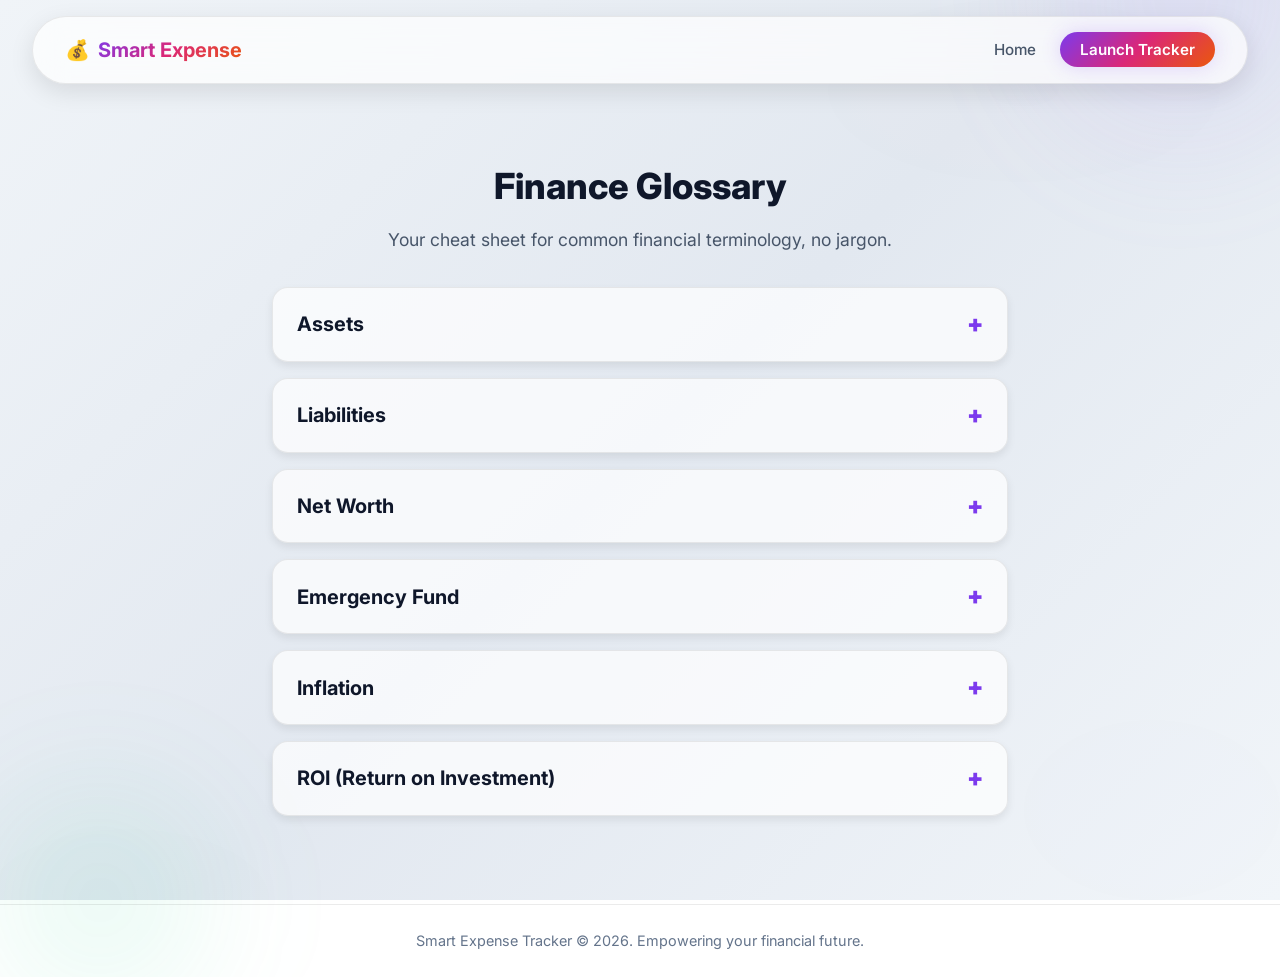
==== commit 97cbfd49: "Changes in gradient" ====
--- a/glossary.html
+++ b/glossary.html
@@ -152,6 +152,8 @@
     <footer class="glass-footer">
         <p>Smart Expense Tracker © 2026. Empowering your financial future.</p>
     </footer>
+
+    <script src="script.js"></script>
 </body>
 
 </html>
--- a/styles.css
+++ b/styles.css
@@ -1,6 +1,6 @@
 /* ================================================================
    SMART EXPENSE TRACKER - "GLASS AURORA" ULTRA REFINED
-   Version: 2.0
+   Version: 3.0 - Enhanced Interactive Edition
    ================================================================ */
 
 /* Google Font */
@@ -10,59 +10,59 @@
    ROOT VARIABLES
    ================================================================ */
 :root {
-    /* Background Colors */
-    --bg-base: #161622;
-    --bg-primary: #595983;
-    --bg-secondary: #0f0f18;
-    --bg-card: rgba(15, 15, 25, 0.6);
-    --bg-card-solid: #12121d;
-    --bg-elevated: rgba(20, 20, 35, 0.8);
-    --bg-input: rgba(10, 10, 18, 0.8);
-    
-    /* Glass Effect */
-    --glass-bg: rgba(255, 255, 255, 0.03);
-    --glass-border: rgba(255, 255, 255, 0.08);
-    --glass-shine: rgba(255, 255, 255, 0.05);
-    
-    /* Accent Colors - Softer Neons */
-    --accent-purple: #a78bfa;
-    --accent-pink: #f472b6;
-    --accent-blue: #60a5fa;
-    --accent-cyan: #22d3ee;
-    --accent-green: #34d399;
-    --accent-emerald: #6ee7b7;
-    --accent-red: #fb7185;
-    --accent-orange: #fb923c;
-    --accent-yellow: #fbbf24;
-    
-    /* Gradients */
-    --gradient-primary: linear-gradient(135deg, #a78bfa 0%, #f472b6 50%, #fb923c 100%);
-    --gradient-secondary: linear-gradient(135deg, #60a5fa 0%, #a78bfa 100%);
-    --gradient-income: linear-gradient(135deg, #34d399 0%, #22d3ee 100%);
-    --gradient-expense: linear-gradient(135deg, #fb7185 0%, #f472b6 100%);
-    --gradient-warning: linear-gradient(135deg, #fbbf24 0%, #fb923c 100%);
-    --gradient-glass: linear-gradient(135deg, rgba(255,255,255,0.1) 0%, rgba(255,255,255,0.02) 100%);
-    
-    /* Text Colors */
-    --text-primary: #f8fafc;
-    --text-secondary: #94a3b8;
+    /* Background Colors - Clean Light Theme */
+    --bg-base: linear-gradient(135deg, #f0f4f8 0%, #e2e8f0 50%, #f1f5f9 100%);
+    --bg-primary: #ffffff;
+    --bg-secondary: #e2e8f0;
+    --bg-card: rgba(255, 255, 255, 0.7);
+    --bg-card-solid: #ffffff;
+    --bg-elevated: rgba(255, 255, 255, 0.9);
+    --bg-input: rgba(248, 250, 252, 0.8);
+    
+    /* Glass Effect - Refined for Light Mode */
+    --glass-bg: rgba(255, 255, 255, 0.4);
+    --glass-border: rgba(0, 0, 0, 0.08);
+    --glass-shine: rgba(255, 255, 255, 0.6);
+    
+    /* Accent Colors - More Vibrant for Light Mode */
+    --accent-purple: #7c3aed;
+    --accent-pink: #db2777;
+    --accent-blue: #2563eb;
+    --accent-cyan: #0891b2;
+    --accent-green: #059669;
+    --accent-emerald: #10b981;
+    --accent-red: #e11d48;
+    --accent-orange: #ea580c;
+    --accent-yellow: #d97706;
+    
+    /* Gradients - Higher Contrast */
+    --gradient-primary: linear-gradient(135deg, #7c3aed 0%, #db2777 50%, #ea580c 100%);
+    --gradient-secondary: linear-gradient(135deg, #2563eb 0%, #7c3aed 100%);
+    --gradient-income: linear-gradient(135deg, #059669 0%, #0891b2 100%);
+    --gradient-expense: linear-gradient(135deg, #e11d48 0%, #db2777 100%);
+    --gradient-warning: linear-gradient(135deg, #d97706 0%, #ea580c 100%);
+    --gradient-glass: linear-gradient(135deg, rgba(255,255,255,0.8) 0%, rgba(255,255,255,0.4) 100%);
+    
+    /* Text Colors - High Contrast */
+    --text-primary: #0f172a;
+    --text-secondary: #475569;
     --text-muted: #64748b;
-    --text-dim: #475569;
-    
-    /* Glow Effects - Softer */
-    --glow-purple: 0 0 30px rgba(167, 139, 250, 0.3);
-    --glow-pink: 0 0 30px rgba(244, 114, 182, 0.3);
-    --glow-green: 0 0 30px rgba(52, 211, 153, 0.3);
-    --glow-red: 0 0 30px rgba(251, 113, 133, 0.3);
-    --glow-blue: 0 0 30px rgba(96, 165, 250, 0.3);
-    
-    /* Shadows - Ultra Smooth */
-    --shadow-xs: 0 2px 8px rgba(0, 0, 0, 0.2);
-    --shadow-sm: 0 4px 16px rgba(0, 0, 0, 0.25);
-    --shadow-md: 0 8px 32px rgba(0, 0, 0, 0.3);
-    --shadow-lg: 0 16px 48px rgba(0, 0, 0, 0.35);
-    --shadow-xl: 0 24px 64px rgba(0, 0, 0, 0.4);
-    --shadow-inner: inset 0 2px 8px rgba(0, 0, 0, 0.3);
+    --text-dim: #94a3b8;
+    
+    /* Glow Effects - Adjusted for Light Mode */
+    --glow-purple: 0 0 20px rgba(124, 58, 237, 0.2);
+    --glow-pink: 0 0 20px rgba(219, 39, 119, 0.2);
+    --glow-green: 0 0 20px rgba(5, 150, 105, 0.2);
+    --glow-red: 0 0 20px rgba(225, 29, 72, 0.2);
+    --glow-blue: 0 0 20px rgba(37, 99, 235, 0.2);
+    
+    /* Shadows - More defined for Light Mode */
+    --shadow-xs: 0 2px 4px rgba(0, 0, 0, 0.05);
+    --shadow-sm: 0 4px 8px rgba(0, 0, 0, 0.08);
+    --shadow-md: 0 8px 24px rgba(0, 0, 0, 0.1);
+    --shadow-lg: 0 16px 48px rgba(0, 0, 0, 0.12);
+    --shadow-xl: 0 24px 64px rgba(0, 0, 0, 0.15);
+    --shadow-inner: inset 0 2px 4px rgba(0, 0, 0, 0.05);
     
     /* Spacing - 8px Grid System */
     --space-1: 4px;
@@ -98,6 +98,13 @@
     --blur-sm: 8px;
     --blur-md: 16px;
     --blur-lg: 24px;
+
+    /* Scroll Gradient Colors - Cyclic */
+    --gradient-color-1: #7c3aed;
+    --gradient-color-2: #db2777;
+    --gradient-color-3: #2563eb;
+    --gradient-color-4: #0891b2;
+    --gradient-color-5: #059669;
 }
 
 /* ================================================================
@@ -115,6 +122,7 @@
     scroll-behavior: smooth;
     -webkit-font-smoothing: antialiased;
     -moz-osx-font-smoothing: grayscale;
+    scroll-snap-type: y mandatory;
 }
 
 body {
@@ -124,9 +132,27 @@
     line-height: 1.7;
     color: var(--text-primary);
     background: var(--bg-base);
+    background-attachment: fixed;
     min-height: 100vh;
     overflow-x: hidden;
     position: relative;
+}
+
+/* Scroll-based animated gradient background */
+body::before {
+    content: '';
+    position: fixed;
+    inset: 0;
+    background:
+        radial-gradient(circle at 20% var(--gradient-pos-1, 20%), var(--gradient-color-1) 0%, transparent 50%),
+        radial-gradient(circle at 80% var(--gradient-pos-2, 30%), var(--gradient-color-2) 0%, transparent 50%),
+        radial-gradient(circle at 40% var(--gradient-pos-3, 70%), var(--gradient-color-3) 0%, transparent 50%),
+        radial-gradient(circle at 60% var(--gradient-pos-4, 90%), var(--gradient-color-4) 0%, transparent 50%),
+        radial-gradient(circle at 90% var(--gradient-pos-5, 40%), var(--gradient-color-5) 0%, transparent 50%);
+    opacity: 0.15;
+    pointer-events: none;
+    z-index: -2;
+    transition: all 0.1s ease-out;
 }
 
 /* ================================================================
@@ -137,10 +163,10 @@
     position: fixed;
     inset: 0;
     background: 
-        radial-gradient(ellipse 80% 50% at 20% -20%, rgba(167, 139, 250, 0.15) 0%, transparent 50%),
-        radial-gradient(ellipse 60% 40% at 80% 10%, rgba(244, 114, 182, 0.12) 0%, transparent 45%),
-        radial-gradient(ellipse 50% 50% at 90% 90%, rgba(96, 165, 250, 0.1) 0%, transparent 40%),
-        radial-gradient(ellipse 70% 50% at 10% 100%, rgba(52, 211, 153, 0.08) 0%, transparent 45%);
+        radial-gradient(ellipse 80% 50% at 20% -20%, rgba(124, 58, 237, 0.08) 0%, transparent 50%),
+        radial-gradient(ellipse 60% 40% at 80% 10%, rgba(219, 39, 119, 0.06) 0%, transparent 45%),
+        radial-gradient(ellipse 50% 50% at 90% 90%, rgba(37, 99, 235, 0.05) 0%, transparent 40%),
+        radial-gradient(ellipse 70% 50% at 10% 100%, rgba(5, 150, 105, 0.04) 0%, transparent 45%);
     pointer-events: none;
     z-index: -2;
     animation: backgroundPulse 20s ease-in-out infinite;
@@ -212,7 +238,7 @@
    ================================================================ */
 .container {
     width: 100%;
-    max-width: 880px;
+    max-width: 95%;
     margin: 0 auto;
     padding: var(--space-6);
     position: relative;
@@ -1591,20 +1617,20 @@
         background: white;
         color: black;
     }
-    
+
     body::before,
     body::after,
     .container::before {
         display: none;
     }
-    
+
     .form-section,
     .filter-section,
     .btn,
     .budget-input-group {
         display: none !important;
     }
-    
+
     .header,
     .balance-section,
     .summary-card,
@@ -1616,20 +1642,639 @@
         border: 1px solid #ddd;
         backdrop-filter: none;
     }
-    
+
     .header::before,
     .header::after {
         display: none;
     }
-    
+
     .header h1 {
         -webkit-text-fill-color: #333;
         background: none;
         color: #333;
     }
-    
+
     .transaction-item {
         background: #f5f5f5;
         border-left-width: 3px;
     }
+}
+
+/* ================================================================
+   ENHANCED INTERACTIVE ELEMENTS & MICRO-INTERACTIONS
+   ================================================================ */
+
+/* Ripple Effect for Buttons */
+.btn-primary-large,
+.nav-btn,
+.btn {
+    position: relative;
+    overflow: hidden;
+    transition: all 0.3s cubic-bezier(0.4, 0, 0.2, 1);
+}
+
+.btn-primary-large::after,
+.nav-btn::after,
+.btn::after {
+    content: '';
+    position: absolute;
+    top: 50%;
+    left: 50%;
+    width: 5px;
+    height: 5px;
+    background: rgba(255, 255, 255, 0.5);
+    opacity: 0;
+    border-radius: 100%;
+    transform: scale(1, 1) translate(-50%);
+    transform-origin: 50% 50%;
+}
+
+.btn-primary-large:focus:not(:active)::after,
+.nav-btn:focus:not(:active)::after,
+.btn:focus:not(:active)::after {
+    animation: ripple 1s ease-out;
+}
+
+@keyframes ripple {
+    0% {
+        transform: scale(0, 0);
+        opacity: 0.5;
+    }
+    100% {
+        transform: scale(40, 40);
+        opacity: 0;
+    }
+}
+
+/* Enhanced Button Hover with 3D Lift */
+.btn-primary-large:hover {
+    transform: translateY(-4px) scale(1.02);
+    box-shadow:
+        0 10px 30px rgba(124, 58, 237, 0.4),
+        0 6px 10px rgba(0, 0, 0, 0.1),
+        inset 0 1px 0 rgba(255, 255, 255, 0.2);
+}
+
+.btn-primary-large:active {
+    transform: translateY(-2px) scale(1.01);
+    box-shadow:
+        0 6px 20px rgba(124, 58, 237, 0.3),
+        0 3px 6px rgba(0, 0, 0, 0.1);
+}
+
+/* Magnetic Button Effect (CSS-only approach) */
+.magnetic-btn {
+    transition: transform 0.2s cubic-bezier(0.34, 1.56, 0.64, 1);
+}
+
+.magnetic-btn:hover {
+    transform: scale(1.05) rotate(1deg);
+}
+
+/* ================================================================
+   3D CARD EFFECTS WITH DEPTH LAYERS
+   ================================================================ */
+
+/* Multi-layer card with realistic depth */
+.glass-card-3d {
+    position: relative;
+    transform-style: preserve-3d;
+    transform: perspective(1000px) rotateX(0deg) rotateY(0deg);
+    transition: transform 0.4s cubic-bezier(0.23, 1, 0.32, 1);
+    background: var(--glass-bg);
+    backdrop-filter: blur(20px) saturate(180%);
+    -webkit-backdrop-filter: blur(20px) saturate(180%);
+    border: 1px solid rgba(255, 255, 255, 0.3);
+    border-radius: calc(var(--radius-xl) + 4px);
+    box-shadow:
+        0 1px 0 rgba(255, 255, 255, 0.4) inset,
+        0 20px 40px rgba(0, 0, 0, 0.15),
+        0 0 0 1px rgba(255, 255, 255, 0.1);
+    overflow: hidden;
+}
+
+.glass-card-3d::before {
+    content: '';
+    position: absolute;
+    top: 0;
+    left: 0;
+    right: 0;
+    height: 50%;
+    background: linear-gradient(
+        180deg,
+        rgba(255, 255, 255, 0.2) 0%,
+        rgba(255, 255, 255, 0) 100%
+    );
+    pointer-events: none;
+    border-radius: calc(var(--radius-xl) + 4px) calc(var(--radius-xl) + 4px) 0 0;
+}
+
+.glass-card-3d:hover {
+    transform: perspective(1000px) rotateX(2deg) rotateY(-2deg) translateZ(20px);
+    box-shadow:
+        0 25px 50px rgba(0, 0, 0, 0.2),
+        0 10px 20px rgba(0, 0, 0, 0.1),
+        0 1px 0 rgba(255, 255, 255, 0.5) inset;
+}
+
+/* Card floating animation */
+@keyframes cardFloat {
+    0%, 100% {
+        transform: translateY(0px) rotateX(0deg);
+    }
+    50% {
+        transform: translateY(-10px) rotateX(2deg);
+    }
+}
+
+.glass-card-3d.floating {
+    animation: cardFloat 6s ease-in-out infinite;
+}
+
+.glass-card-3d.floating:hover {
+    animation-play-state: paused;
+    transform: perspective(1000px) rotateX(2deg) rotateY(-2deg) translateZ(30px);
+}
+
+/* ================================================================
+   INPUT FIELD ENHANCEMENTS WITH FOCUS GLOW
+   ================================================================ */
+
+input[type="text"],
+input[type="number"],
+select,
+textarea {
+    transition: all 0.3s cubic-bezier(0.4, 0, 0.2, 1);
+    border: 2px solid var(--glass-border);
+    background: var(--glass-bg);
+    backdrop-filter: blur(10px);
+    color: var(--text-primary);
+    padding: 12px 16px;
+    border-radius: var(--radius-md);
+    box-shadow: 0 2px 8px rgba(0, 0, 0, 0.05);
+}
+
+input[type="text"]:focus,
+input[type="number"]:focus,
+select:focus,
+textarea:focus {
+    outline: none;
+    border-color: var(--accent-purple);
+    box-shadow:
+        0 0 0 4px rgba(124, 58, 237, 0.1),
+        0 4px 12px rgba(124, 58, 237, 0.2);
+    transform: translateY(-2px);
+}
+
+/* Input label animations */
+.form-group {
+    position: relative;
+    margin-bottom: var(--space-6);
+}
+
+.form-group label {
+    display: block;
+    margin-bottom: var(--space-2);
+    font-weight: 500;
+    color: var(--text-secondary);
+    transition: color 0.3s ease;
+    position: relative;
+}
+
+input:focus + label,
+input:not(:placeholder-shown) + label,
+select:focus + label {
+    color: var(--accent-purple);
+}
+
+/* Floating label effect */
+.form-group input,
+.form-group select {
+    width: 100%;
+}
+
+.form-group label {
+    position: absolute;
+    left: 16px;
+    top: 50%;
+    transform: translateY(-50%);
+    pointer-events: none;
+    transition: all 0.3s cubic-bezier(0.4, 0, 0.2, 1);
+    background: transparent;
+    padding: 0 4px;
+}
+
+.form-group input:focus + label,
+.form-group input:not(:placeholder-shown) + label,
+.form-group select:focus + label,
+.form-group select:valid + label {
+    top: 0;
+    font-size: 0.75rem;
+    color: var(--accent-purple);
+    background: var(--bg-card);
+    border-radius: 4px;
+}
+
+/* ================================================================
+   TRANSACTION LIST ENHANCEMENTS
+   ================================================================ */
+
+.transaction-item {
+    transition: all 0.3s cubic-bezier(0.4, 0, 0.2, 1);
+    border-left: 4px solid transparent;
+    position: relative;
+    overflow: hidden;
+}
+
+.transaction-item::before {
+    content: '';
+    position: absolute;
+    top: 0;
+    left: 0;
+    width: 0;
+    height: 100%;
+    background: linear-gradient(
+        90deg,
+        rgba(124, 58, 237, 0.1) 0%,
+        transparent 100%
+    );
+    transition: width 0.4s cubic-bezier(0.4, 0, 0.2, 1);
+}
+
+.transaction-item:hover::before {
+    width: 100%;
+}
+
+.transaction-item:hover {
+    transform: translateX(8px) scale(1.02);
+    box-shadow: 0 8px 24px rgba(0, 0, 0, 0.12);
+    border-left-color: var(--accent-purple);
+    background: rgba(124, 58, 237, 0.05);
+}
+
+.transaction-item.income:hover {
+    border-left-color: var(--accent-green);
+    background: rgba(5, 150, 105, 0.05);
+}
+
+.transaction-item.expense:hover {
+    border-left-color: var(--accent-red);
+    background: rgba(225, 29, 72, 0.05);
+}
+
+/* Delete button with hover effect */
+.btn-delete {
+    transition: all 0.2s ease;
+    opacity: 0.7;
+}
+
+.transaction-item:hover .btn-delete {
+    opacity: 1;
+    transform: scale(1.1);
+}
+
+.btn-delete:hover {
+    background: var(--accent-red) !important;
+    color: white !important;
+    transform: scale(1.2) rotate(45deg);
+    box-shadow: 0 4px 12px rgba(225, 29, 72, 0.3);
+}
+
+/* ================================================================
+   PROGRESS BAR WITH ANIMATION
+   ================================================================ */
+
+.progress-fill {
+    transition: width 0.8s cubic-bezier(0.34, 1.56, 0.64, 1);
+    position: relative;
+    overflow: hidden;
+}
+
+.progress-fill::after {
+    content: '';
+    position: absolute;
+    top: 0;
+    left: 0;
+    bottom: 0;
+    right: 0;
+    background: linear-gradient(
+        90deg,
+        transparent 0%,
+        rgba(255, 255, 255, 0.3) 50%,
+        transparent 100%
+    );
+    animation: shimmer 2s infinite;
+}
+
+@keyframes shimmer {
+    0% { transform: translateX(-100%); }
+    100% { transform: translateX(100%); }
+}
+
+.progress-bar {
+    position: relative;
+    overflow: hidden;
+    border-radius: var(--radius-full);
+    background: rgba(255, 255, 255, 0.2);
+    box-shadow: inset 0 2px 4px rgba(0, 0, 0, 0.1);
+}
+
+/* ================================================================
+   STATISTICS CARDS WITH 3D EFFECT
+   ================================================================ */
+
+.stat-card {
+    transition: all 0.3s cubic-bezier(0.4, 0, 0.2, 1);
+    border: 1px solid var(--glass-border);
+    background: var(--glass-bg);
+    backdrop-filter: blur(10px);
+    transform-style: preserve-3d;
+    position: relative;
+    overflow: hidden;
+}
+
+.stat-card::before {
+    content: '';
+    position: absolute;
+    top: 0;
+    left: -100%;
+    width: 100%;
+    height: 100%;
+    background: linear-gradient(
+        90deg,
+        transparent,
+        rgba(255, 255, 255, 0.2),
+        transparent
+    );
+    transition: left 0.5s;
+}
+
+.stat-card:hover::before {
+    left: 100%;
+}
+
+.stat-card:hover {
+    transform: translateY(-8px) rotateX(5deg);
+    box-shadow:
+        0 12px 24px rgba(0, 0, 0, 0.15),
+        0 4px 8px rgba(0, 0, 0, 0.1);
+    border-color: var(--accent-purple);
+}
+
+/* Stat value animations */
+.stat-value {
+    transition: all 0.3s ease;
+}
+
+.stat-card:hover .stat-value {
+    transform: scale(1.1);
+    filter: drop-shadow(0 0 8px var(--accent-purple));
+}
+
+/* ================================================================
+   CATEGORY BREAKDOWN WITH INTERACTIVE BARS
+   ================================================================ */
+
+.category-item {
+    transition: all 0.3s ease;
+    padding: var(--space-3);
+    border-radius: var(--radius-md);
+    margin-bottom: var(--space-2);
+    position: relative;
+}
+
+.category-item:hover {
+    background: rgba(124, 58, 237, 0.1);
+    transform: translateX(4px);
+}
+
+.category-bar {
+    position: relative;
+    overflow: hidden;
+    border-radius: var(--radius-full);
+    background: rgba(124, 58, 237, 0.1);
+}
+
+.category-bar-fill {
+    transition: width 1s cubic-bezier(0.34, 1.56, 0.64, 1);
+    position: relative;
+    border-radius: var(--radius-full);
+}
+
+.category-bar-fill::after {
+    content: '';
+    position: absolute;
+    top: 0;
+    right: 0;
+    bottom: 0;
+    width: 20px;
+    background: linear-gradient(
+        90deg,
+        transparent,
+        rgba(255, 255, 255, 0.4)
+    );
+    animation: barShine 2s infinite;
+}
+
+@keyframes barShine {
+    0%, 100% { opacity: 0; }
+    50% { opacity: 1; }
+}
+
+/* ================================================================
+   ANIMATED ENTRANCES & SCROLL REVEAL
+   ================================================================ */
+
+.reveal {
+    opacity: 0;
+    transform: translateY(30px);
+    transition: all 0.8s cubic-bezier(0.4, 0, 0.2, 1);
+}
+
+.reveal.active {
+    opacity: 1;
+    transform: translateY(0);
+}
+
+/* Stagger children animations */
+.stagger-children > * {
+    opacity: 0;
+    transform: translateY(20px);
+    transition: all 0.6s cubic-bezier(0.4, 0, 0.2, 1);
+}
+
+.stagger-children.active > *:nth-child(1) { transition-delay: 0.1s; opacity: 1; transform: translateY(0); }
+.stagger-children.active > *:nth-child(2) { transition-delay: 0.2s; opacity: 1; transform: translateY(0); }
+.stagger-children.active > *:nth-child(3) { transition-delay: 0.3s; opacity: 1; transform: translateY(0); }
+.stagger-children.active > *:nth-child(4) { transition-delay: 0.4s; opacity: 1; transform: translateY(0); }
+.stagger-children.active > *:nth-child(5) { transition-delay: 0.5s; opacity: 1; transform: translateY(0); }
+
+/* ================================================================
+   LOADING & SPINNER ANIMATIONS
+   ================================================================ */
+
+.spinner {
+    width: 40px;
+    height: 40px;
+    border: 4px solid rgba(124, 58, 237, 0.1);
+    border-left-color: var(--accent-purple);
+    border-radius: 50%;
+    animation: spin 1s linear infinite;
+}
+
+@keyframes spin {
+    to { transform: rotate(360deg); }
+}
+
+/* Pulse animation for new transactions */
+@keyframes pulse {
+    0%, 100% {
+        transform: scale(1);
+        box-shadow: 0 0 0 0 rgba(124, 58, 237, 0.4);
+    }
+    50% {
+        transform: scale(1.05);
+        box-shadow: 0 0 0 10px rgba(124, 58, 237, 0);
+    }
+}
+
+.transaction-item.new {
+    animation: pulse 0.8s ease-in-out;
+}
+
+/* ================================================================
+   DARK MODE SUPPORT REMOVED - LIGHT THEME ONLY
+   ================================================================ */
+
+/* Dark mode has been disabled to maintain consistent light gradient theme */
+
+/* ================================================================
+   RESPONSIVE INTERACTIONS
+   ================================================================ */
+
+@media (hover: none) and (pointer: coarse) {
+    /* Touch device adjustments */
+    .btn-primary-large:hover {
+        transform: none;
+    }
+
+    .glass-card-3d:hover {
+        transform: none;
+    }
+
+    .transaction-item:hover {
+        transform: none;
+    }
+
+    /* Add touch feedback */
+    .btn-primary-large:active {
+        transform: scale(0.98);
+    }
+
+    .transaction-item:active {
+        transform: scale(0.99);
+    }
+}
+
+/* Reduce motion for accessibility */
+@media (prefers-reduced-motion: reduce) {
+    *,
+    *::before,
+    *::after {
+        animation-duration: 0.01ms !important;
+        animation-iteration-count: 1 !important;
+        transition-duration: 0.01ms !important;
+    }
+}
+
+/* ================================================================
+   CUSTOM SCROLLBAR WITH GLASS EFFECT
+   ================================================================ */
+
+::-webkit-scrollbar {
+    width: 12px;
+    height: 12px;
+}
+
+::-webkit-scrollbar-track {
+    background: var(--glass-bg);
+    backdrop-filter: blur(10px);
+    border: 1px solid var(--glass-border);
+}
+
+::-webkit-scrollbar-thumb {
+    background: linear-gradient(
+        135deg,
+        var(--accent-purple) 0%,
+        var(--accent-pink) 50%,
+        var(--accent-blue) 100%
+    );
+    border-radius: var(--radius-full);
+    border: 3px solid var(--glass-bg);
+    min-height: 40px;
+    transition: all 0.3s ease;
+}
+
+::-webkit-scrollbar-thumb:hover {
+    background: linear-gradient(
+        135deg,
+        var(--accent-blue) 0%,
+        var(--accent-purple) 50%,
+        var(--accent-pink) 100%
+    );
+    transform: scale(1.1);
+}
+
+::-webkit-scrollbar-corner {
+    background: var(--glass-bg);
+    backdrop-filter: blur(10px);
+}
+
+/* ================================================================
+   UTILITY CLASSES FOR ANIMATIONS
+   ================================================================ */
+
+.fade-in {
+    animation: fadeIn 0.6s ease-out forwards;
+}
+
+@keyframes fadeIn {
+    from {
+        opacity: 0;
+        transform: translateY(20px);
+    }
+    to {
+        opacity: 1;
+        transform: translateY(0);
+    }
+}
+
+.slide-up {
+    animation: slideUp 0.5s cubic-bezier(0.34, 1.56, 0.64, 1) forwards;
+}
+
+@keyframes slideUp {
+    from {
+        opacity: 0;
+        transform: translateY(40px);
+    }
+    to {
+        opacity: 1;
+        transform: translateY(0);
+    }
+}
+
+.scale-in {
+    animation: scaleIn 0.4s cubic-bezier(0.34, 1.56, 0.64, 1) forwards;
+}
+
+@keyframes scaleIn {
+    from {
+        opacity: 0;
+        transform: scale(0.9);
+    }
+    to {
+        opacity: 1;
+        transform: scale(1);
+    }
 }
--- a/landing.css
+++ b/landing.css
@@ -10,7 +10,7 @@
     align-items: center;
     padding: var(--space-4) var(--space-8);
     margin: var(--space-4) auto var(--space-8);
-    max-width: 1000px;
+    max-width: 95%;
     border-radius: var(--radius-full);
     position: sticky;
     top: var(--space-4);
@@ -72,22 +72,23 @@
 
 /* LANDING CONTAINER overrides */
 .landing-container {
-    max-width: 1000px;
-    padding: 0 var(--space-6);
+    max-width: 95%;
+    padding: 0 var(--space-8);
 }
 
 /* HERO SECTION */
 .hero-section {
     display: grid;
-    grid-template-columns: 1fr 1fr;
+    grid-template-columns: 1.2fr 1fr;
     gap: var(--space-8);
     padding: var(--space-12) var(--space-8);
     border-radius: var(--radius-2xl);
     align-items: center;
-    margin-bottom: var(--space-16);
     position: relative;
     overflow: hidden;
     animation: headerEntry 1s var(--ease-smooth) both;
+    scroll-snap-align: start;
+    min-height: 100vh;
 }
 
 .hero-content {
@@ -95,10 +96,10 @@
 }
 
 .hero-title {
-    font-size: 3.5rem;
-    line-height: 1.1;
+    font-size: 5rem;
+    line-height: 1;
     font-weight: 900;
-    margin-bottom: var(--space-4);
+    margin-bottom: var(--space-6);
     background: var(--gradient-primary);
     -webkit-background-clip: text;
     background-clip: text;
@@ -106,10 +107,11 @@
 }
 
 .hero-subtitle {
-    font-size: 1.1rem;
-    color: var(--text-secondary);
-    margin-bottom: var(--space-8);
-    line-height: 1.6;
+    font-size: 1.5rem;
+    color: var(--text-secondary);
+    margin-bottom: var(--space-10);
+    line-height: 1.4;
+    max-width: none;
 }
 
 .btn-primary-large {
@@ -157,7 +159,7 @@
 }
 
 .mockup-card {
-    background: var(--bg-card-solid);
+    background: var(--bg-card);
     border: 1px solid var(--glass-border);
     border-radius: var(--radius-xl);
     padding: var(--space-5);
@@ -166,6 +168,7 @@
     display: flex;
     flex-direction: column;
     animation: floatingOrb 8s ease-in-out infinite alternate;
+    backdrop-filter: blur(12px);
 }
 
 .mockup-card.balance {
@@ -180,8 +183,7 @@
     right: 5%;
     width: 220px;
     animation-delay: -3s;
-    backdrop-filter: blur(16px);
-    background: rgba(20, 20, 30, 0.7);
+    background: var(--bg-card);
 }
 
 .mockup-card .label {
@@ -232,12 +234,17 @@
 .section-heading p {
     font-size: 1.1rem;
     color: var(--text-secondary);
-    max-width: 600px;
+    max-width: none;
     margin: 0 auto;
 }
 
 .info-section {
-    margin-bottom: var(--space-16);
+    scroll-snap-align: start;
+    min-height: 100vh;
+    display: flex;
+    flex-direction: column;
+    justify-content: center;
+    padding: var(--space-16) 0;
 }
 
 .info-grid {
@@ -303,9 +310,13 @@
 
 /* RESOURCES SECTION */
 .resources-section {
-    padding: var(--space-10) var(--space-8);
+    padding: var(--space-16) var(--space-8);
     border-radius: var(--radius-2xl);
-    margin-bottom: var(--space-16);
+    scroll-snap-align: start;
+    min-height: 100vh;
+    display: flex;
+    flex-direction: column;
+    justify-content: center;
 }
 
 .resource-links {
@@ -648,7 +659,7 @@
     /* Make it stand out */
     border: 2px solid var(--accent-purple);
     box-shadow: var(--shadow-xl), var(--glow-purple);
-    background: rgba(20, 20, 35, 0.8);
+    background: var(--bg-card-solid);
     z-index: 2;
 }
 
@@ -688,9 +699,13 @@
    ================================================================ */
 .mega-footer {
     border-top: 1px solid var(--glass-border);
-    margin-top: var(--space-16);
-    padding: var(--space-10) 0 var(--space-4) 0;
+    padding: var(--space-16) 0 var(--space-6) 0;
     border-radius: var(--radius-2xl) var(--radius-2xl) 0 0;
+    /* scroll-snap-align: end; */ /* Removed to prevent auto-scrolling to bottom */
+    min-height: auto;
+    display: flex;
+    flex-direction: column;
+    justify-content: flex-start;
 }
 
 .footer-grid {
--- a/extensions.css
+++ b/extensions.css
@@ -14,8 +14,8 @@
     bottom: 110%;
     left: 50%;
     transform: translateX(-50%) translateY(10px);
-    background: rgba(15, 15, 25, 0.95);
-    color: #fff;
+    background: rgba(255, 255, 255, 0.95);
+    color: var(--text-primary);
     padding: 8px 12px;
     border-radius: 8px;
     font-size: 0.75rem;
@@ -38,7 +38,7 @@
     transform: translateX(-50%);
     border-width: 6px;
     border-style: solid;
-    border-color: rgba(15, 15, 25, 0.95) transparent transparent transparent;
+    border-color: rgba(255, 255, 255, 0.95) transparent transparent transparent;
     opacity: 0;
     pointer-events: none;
     transition: all 0.3s ease;
@@ -86,17 +86,16 @@
    PREMIUM POLISH (SCROLLBARS, SELECTION & LOADING)
    ================================================================ */
 
-/* Neon Text Selection */
 ::selection {
-    background-color: rgba(167, 139, 250, 0.4);
-    color: #fff;
-    text-shadow: 0 0 8px rgba(255, 255, 255, 0.6);
+    background-color: rgba(124, 58, 237, 0.2);
+    color: #000;
+    text-shadow: 0 0 8px rgba(124, 58, 237, 0.3);
 }
 
 ::-moz-selection {
-    background-color: rgba(167, 139, 250, 0.4);
-    color: #fff;
-    text-shadow: 0 0 8px rgba(255, 255, 255, 0.6);
+    background-color: rgba(124, 58, 237, 0.2);
+    color: #000;
+    text-shadow: 0 0 8px rgba(124, 58, 237, 0.3);
 }
 
 /* Custom Glass Scrollbar */
